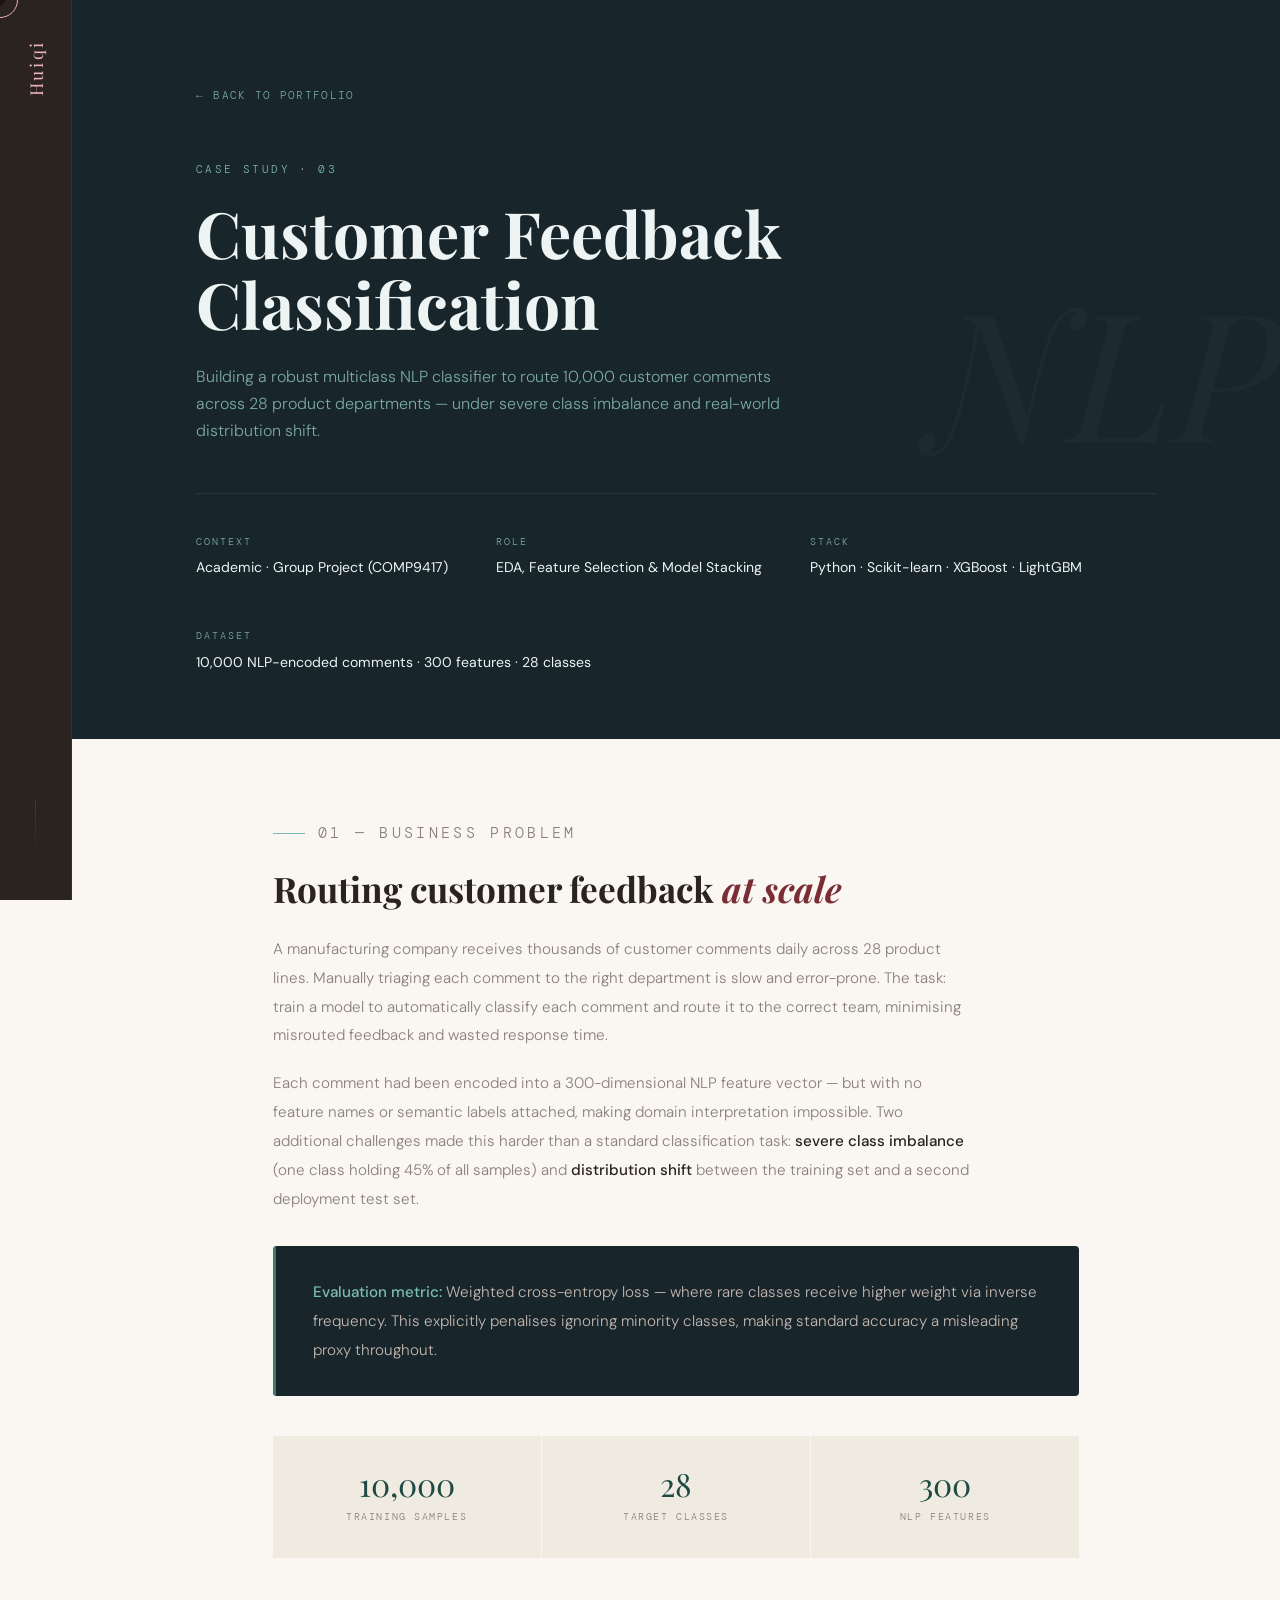
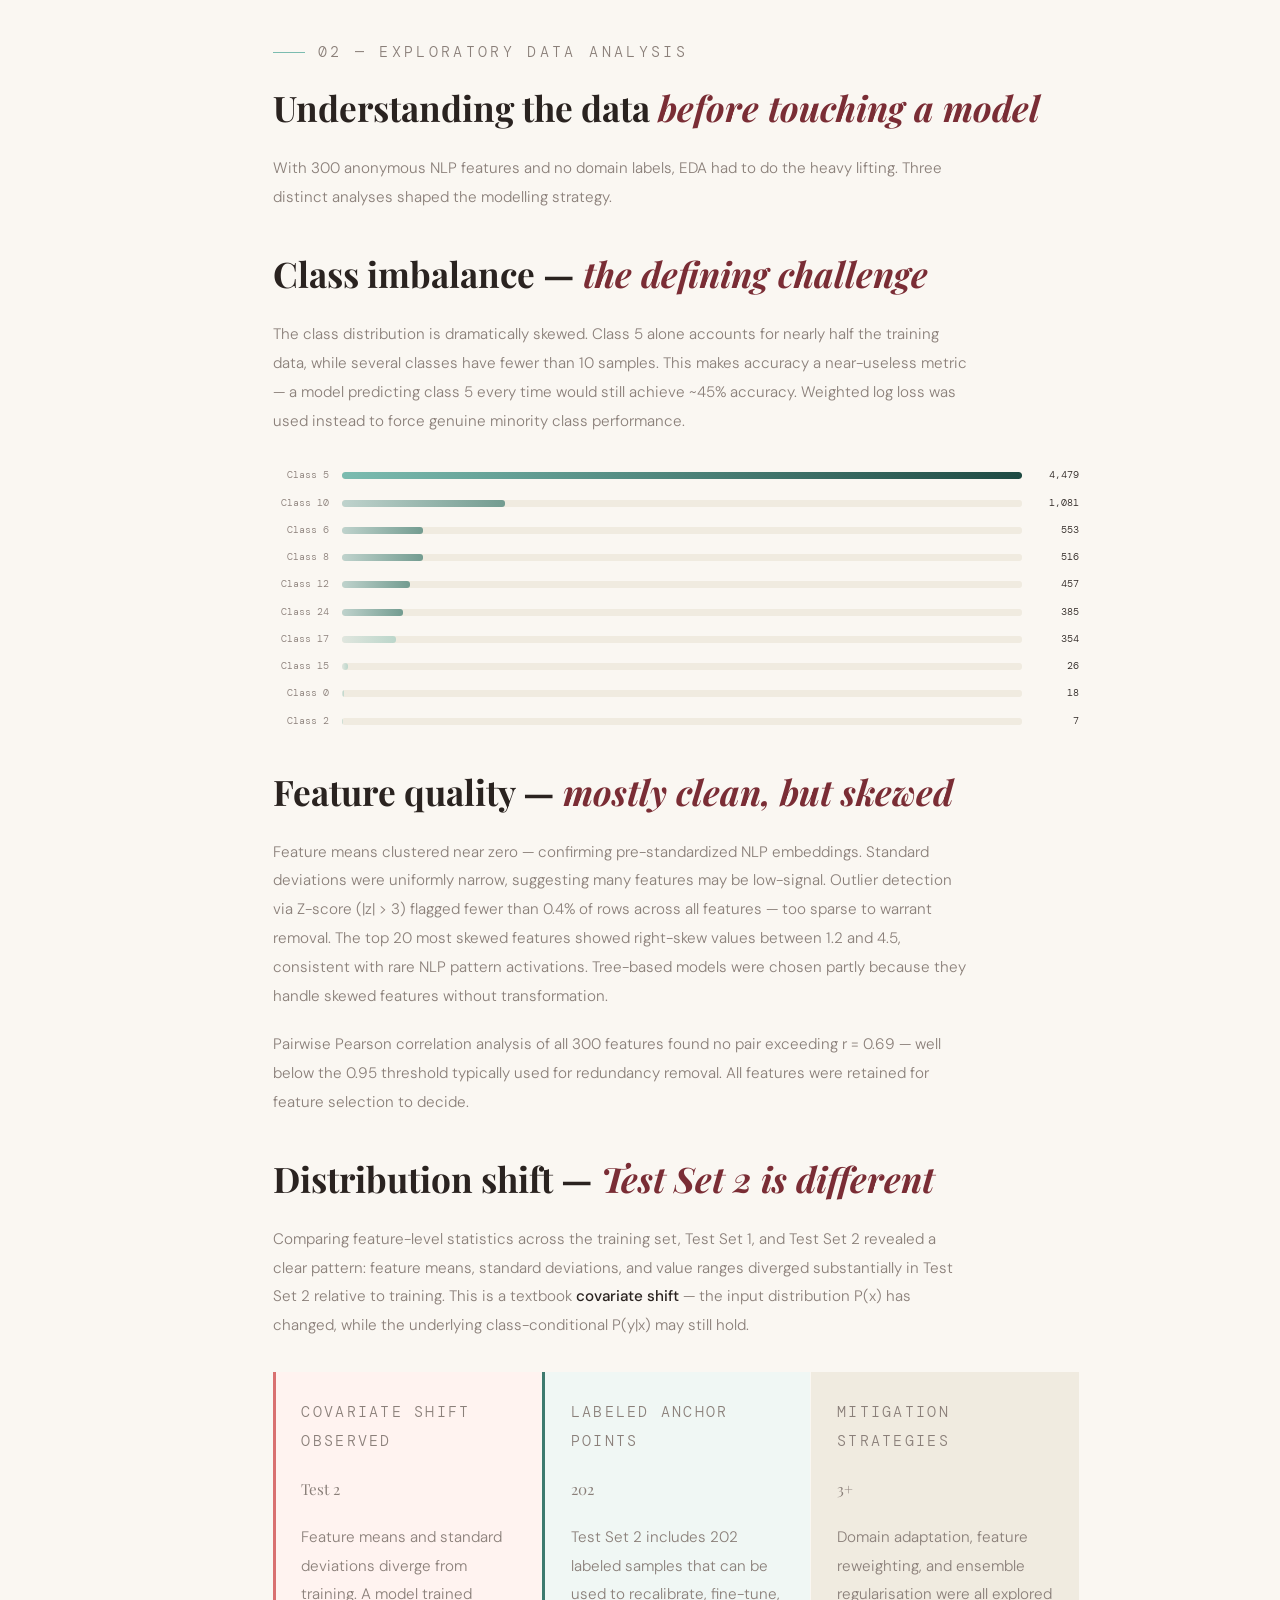
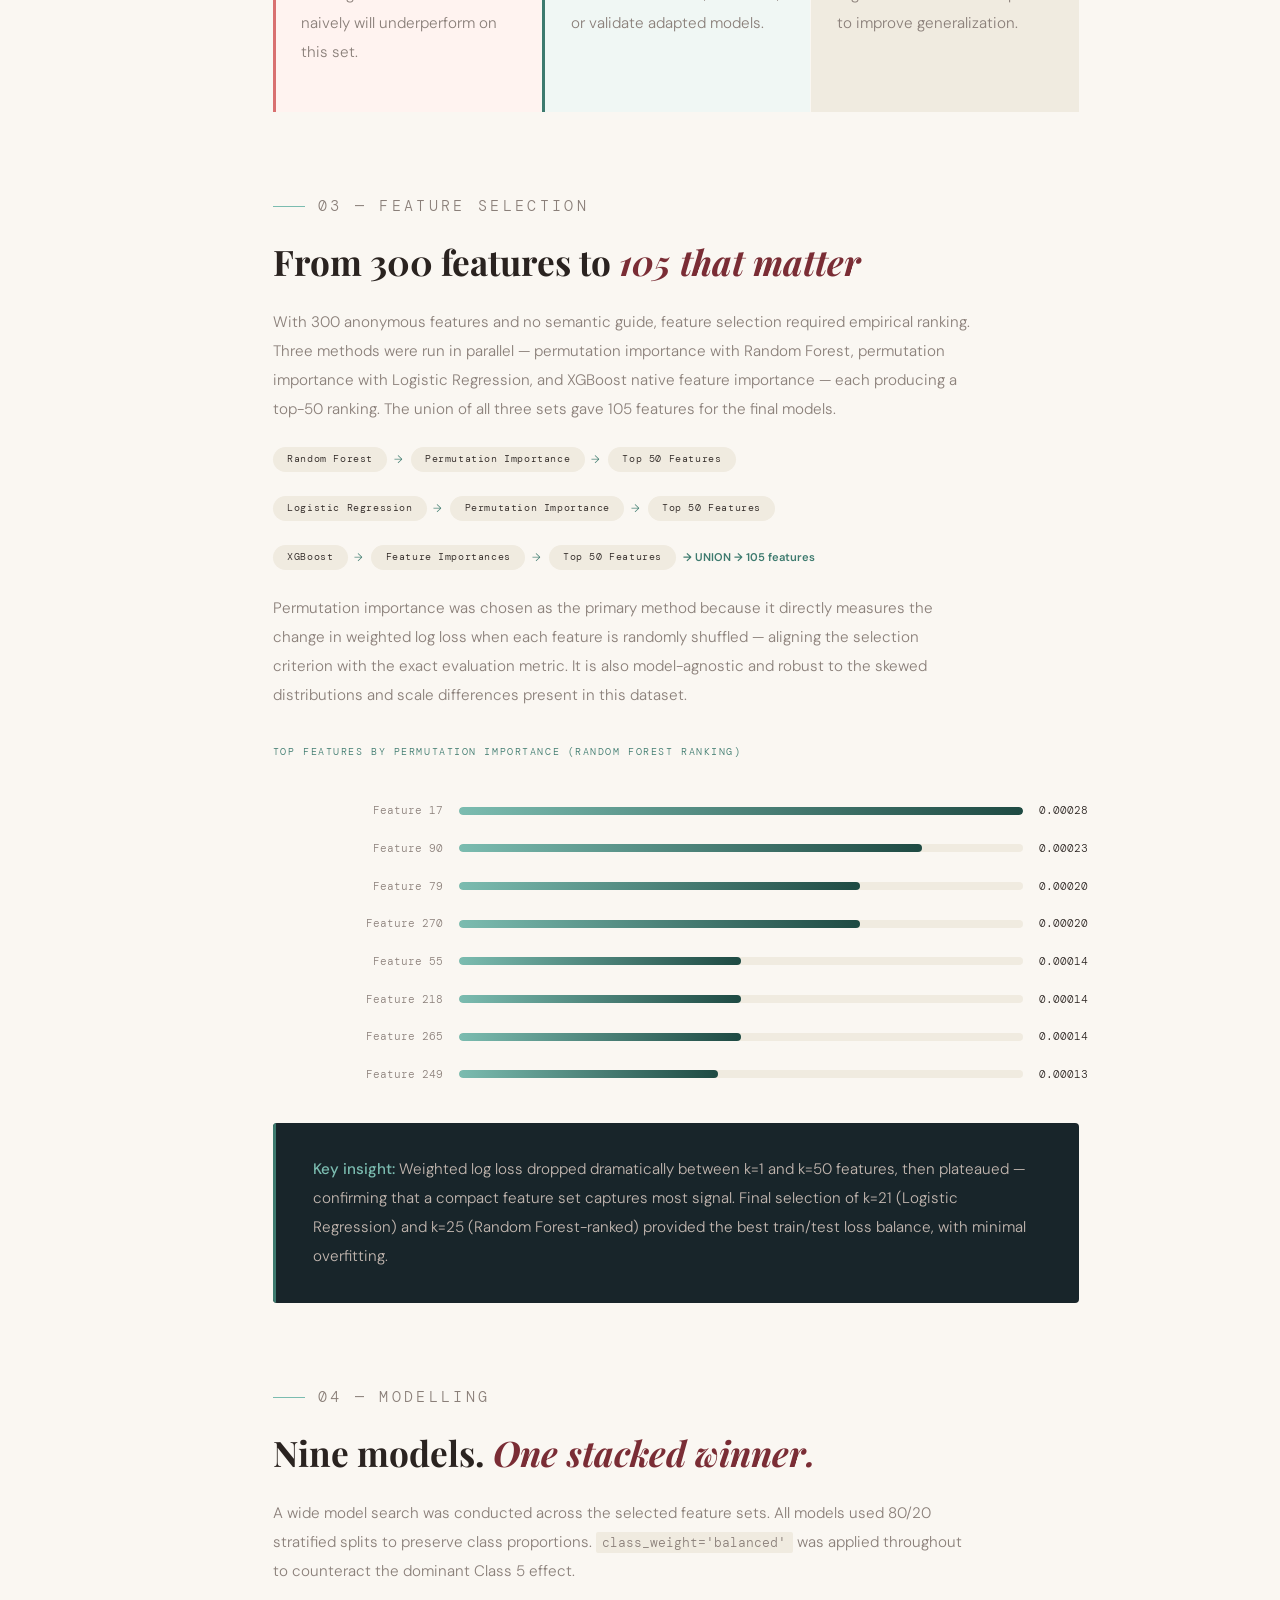
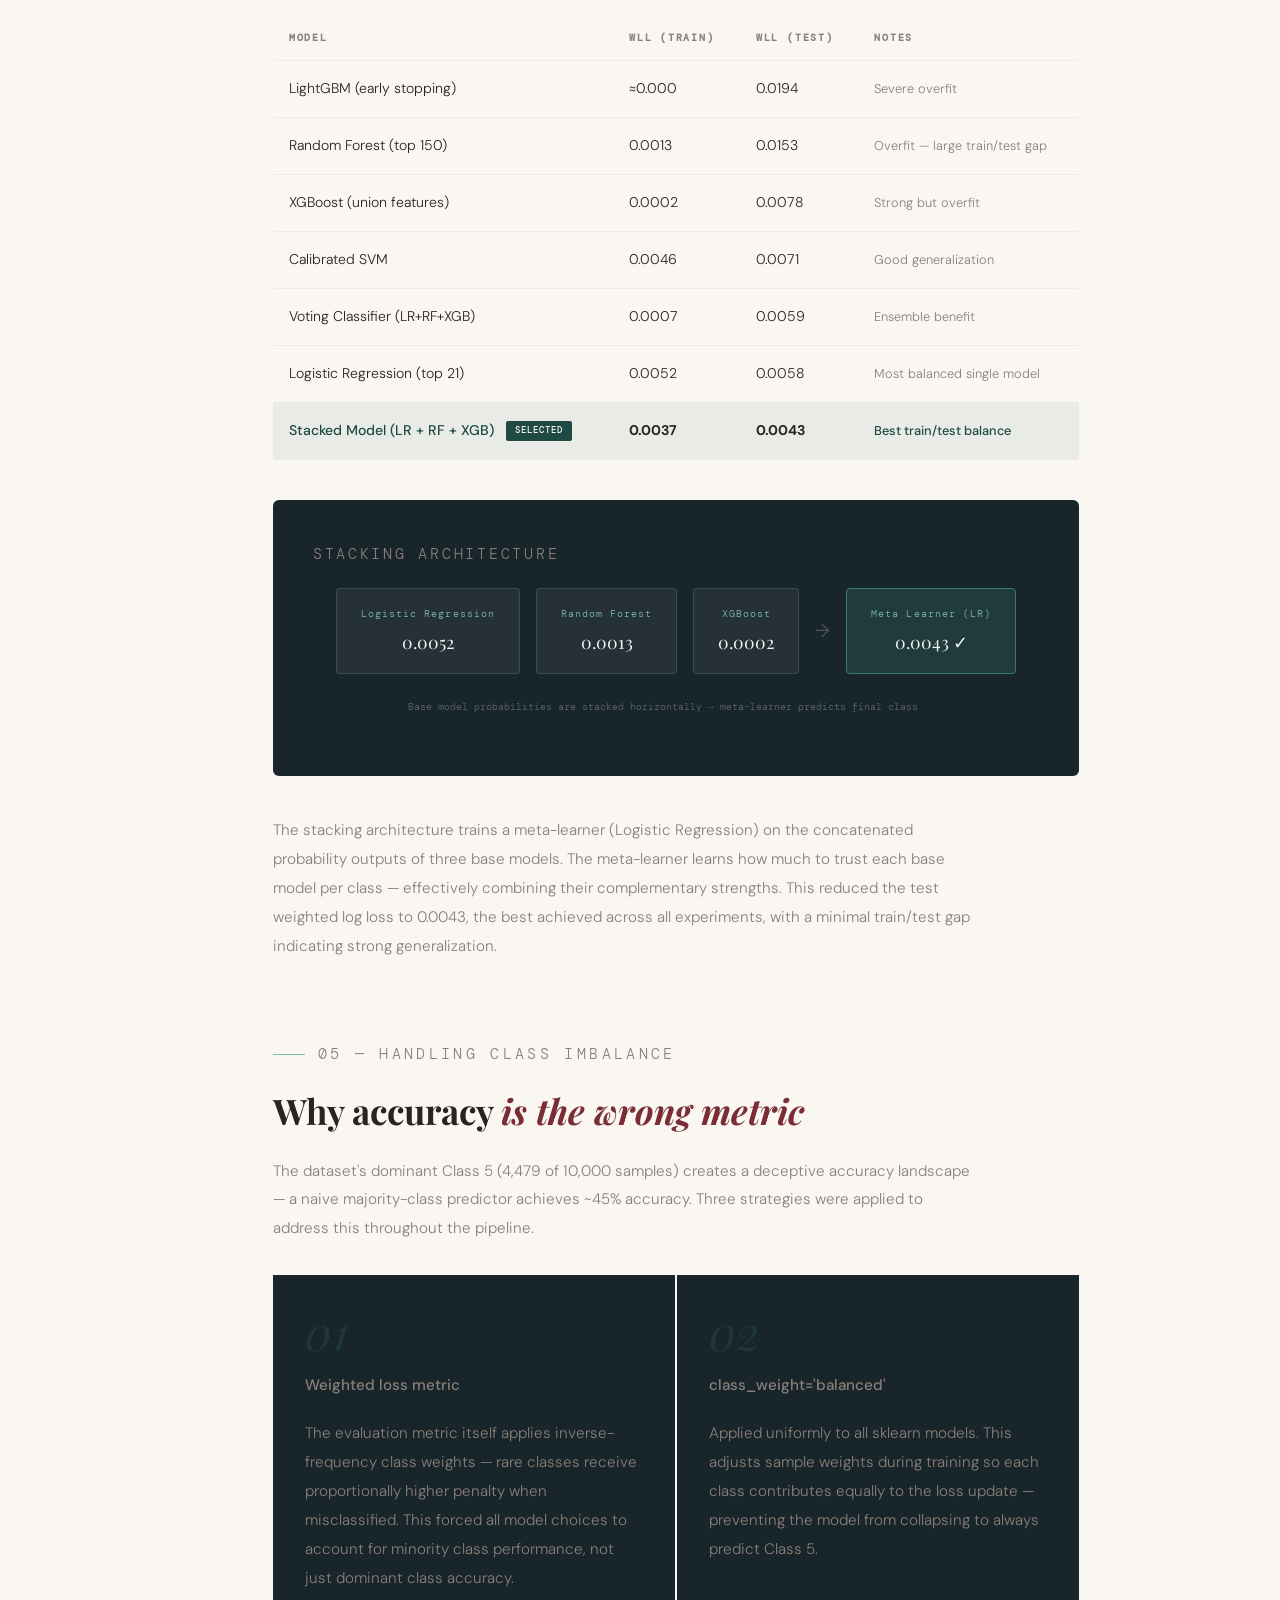
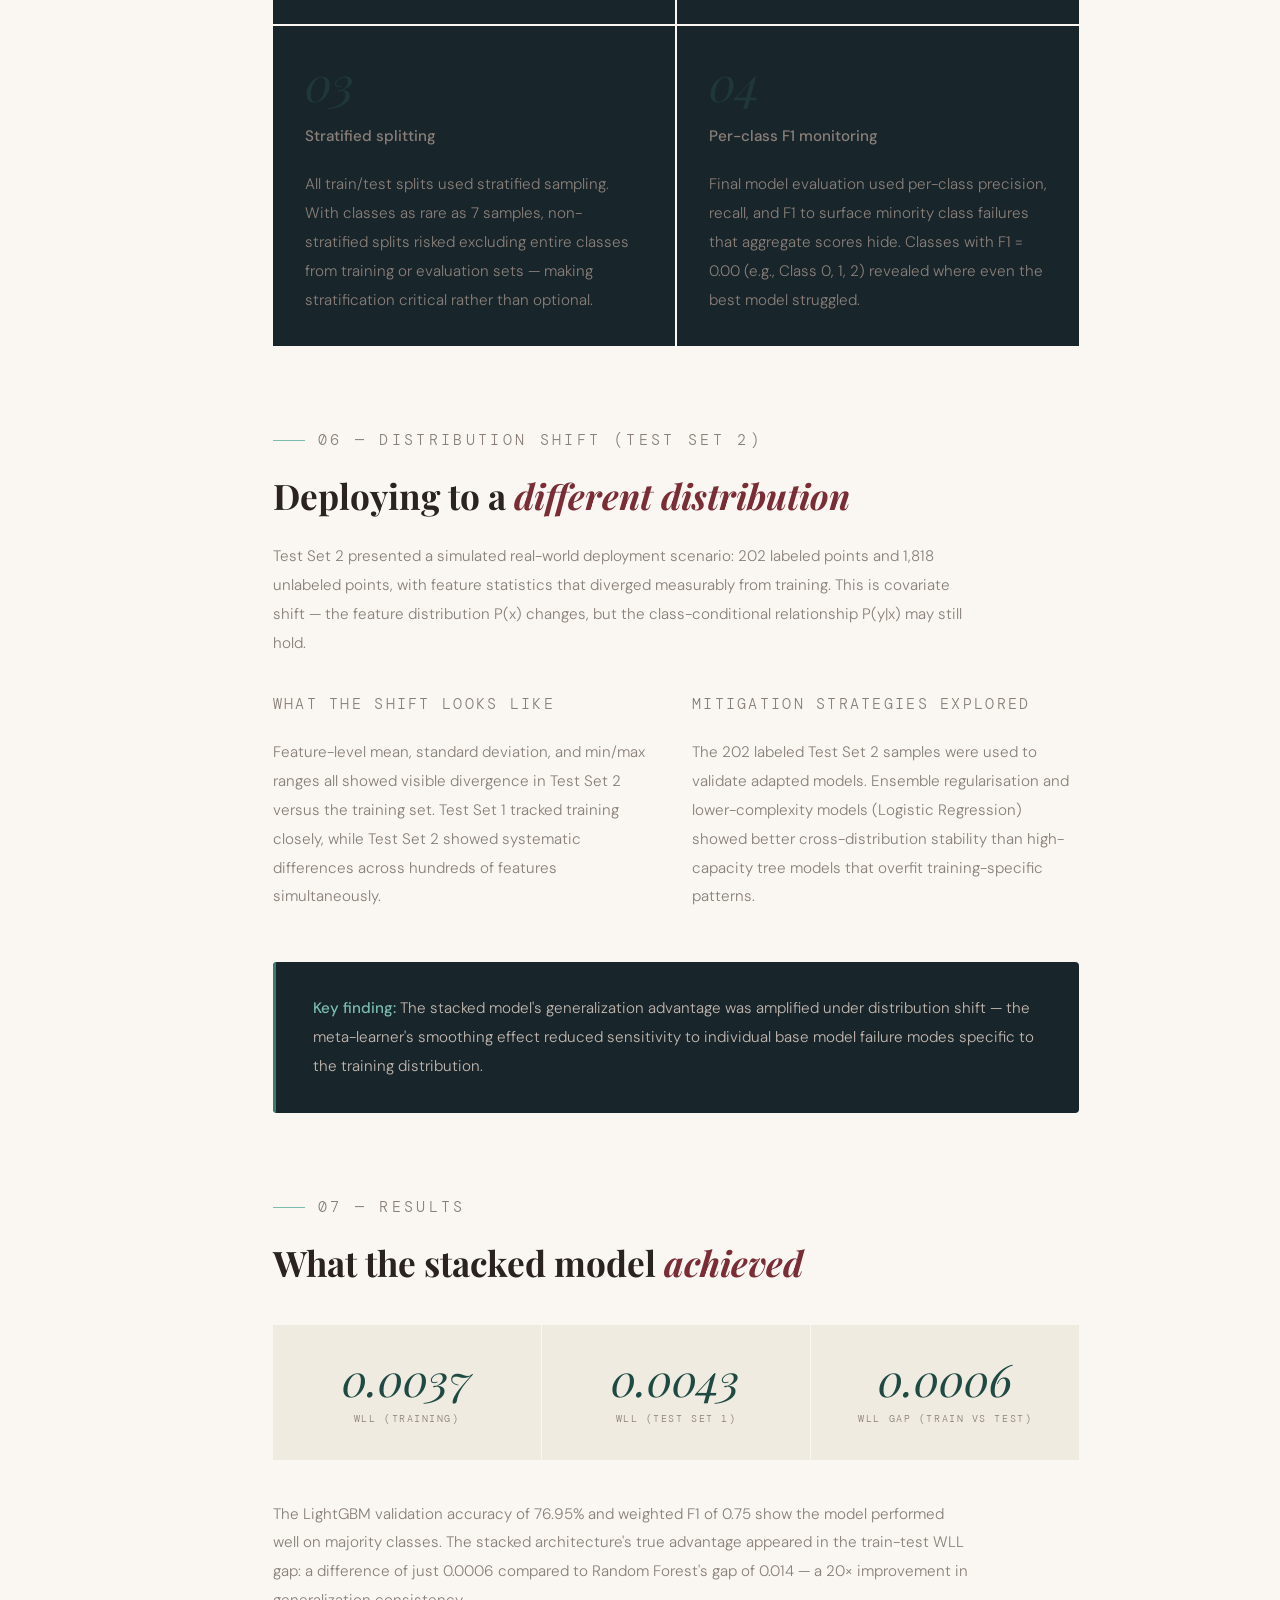
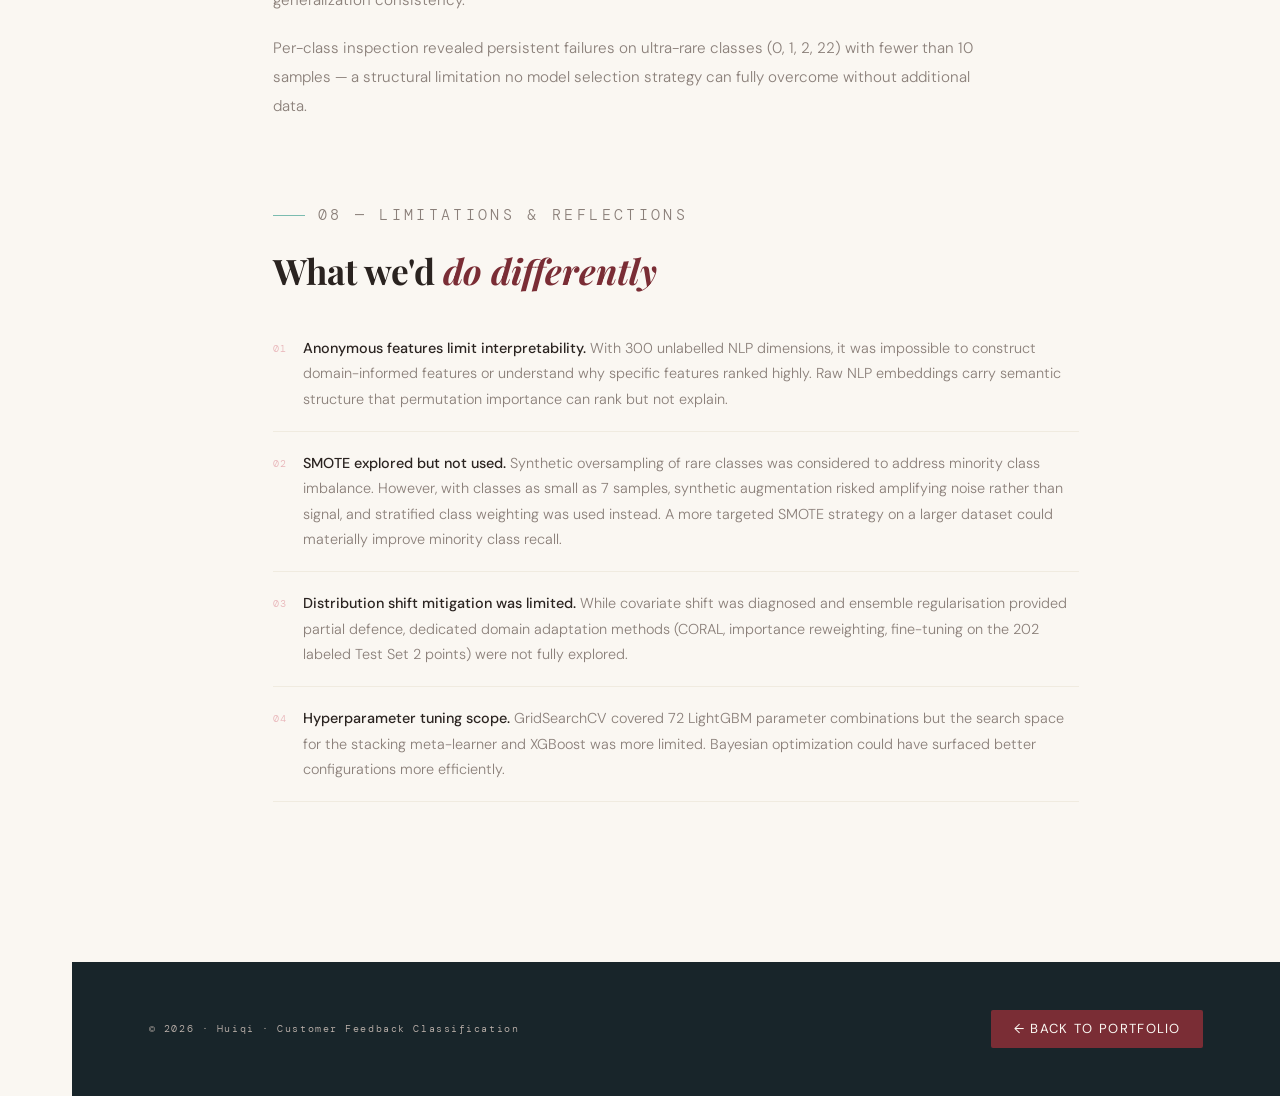
==== customer-case-study.html @ 7afdb8ee "initial commit" ====
<!DOCTYPE html>
<html lang="en">
<head>
  <meta charset="UTF-8" />
  <meta name="viewport" content="width=device-width, initial-scale=1.0" />
  <meta name="description" content="Customer Feedback Classification — Huiqi's Data Science Case Study" />
  <title>Customer Feedback Classification — Huiqi</title>
  <link rel="preconnect" href="https://fonts.googleapis.com" />
  <link rel="preconnect" href="https://fonts.gstatic.com" crossorigin />
  <link href="https://fonts.googleapis.com/css2?family=Playfair+Display:ital,wght@0,400;0,700;1,400;1,700&family=DM+Sans:wght@300;400;500&family=DM+Mono:wght@300;400&display=swap" rel="stylesheet" />
  <link rel="stylesheet" href="styles.css" />
  <style>
    /* ── Accent overrides — deep teal/slate for this page ── */
    :root {
      --pg-accent:      #3d7a6e;
      --pg-accent-light:#7bbcb0;
      --pg-accent-pale: #e4f2ef;
      --pg-accent-dark: #1e4a43;
      --pg-bg:          #18252a;
    }

    .cs-header          { background: var(--pg-bg); }
    .cs-eyebrow         { color: var(--pg-accent-light); }
    .cs-title           { color: #eef4f3; }
    .cs-subtitle        { color: #7aaaa2; }
    .cs-meta-row        { border-top-color: rgba(255,255,255,0.07); }
    .cs-meta-label      { color: #7aaaa2; }
    .cs-meta-value      { color: #eef4f3; }
    .cs-header-deco     { color: rgba(255,255,255,0.025); }
    .back-btn           { color: #7aaaa2; }
    .back-btn:hover     { color: var(--pg-accent-light); }

    .cs-section-label         { color: var(--pg-accent); }
    .cs-section-label::before { background: var(--pg-accent-light); }

    .highlight-box            { background: var(--pg-bg); }
    .highlight-box::before    { background: var(--pg-accent); }
    .highlight-box strong     { color: var(--pg-accent-light) !important; }

    .stat-num   { color: var(--pg-accent-dark); }
    .bar-fill   { background: linear-gradient(90deg, var(--pg-accent-light), var(--pg-accent-dark)); }
    .bar-label  { width: 170px; }

    .model-table tr.winner td          { background: rgba(61,122,110,0.09); }
    .model-table tr.winner .model-name { color: var(--pg-accent-dark); }
    .model-badge                       { background: var(--pg-accent-dark); }

    .finding-card  { background: var(--pg-bg); }
    .finding-num   { color: rgba(61,122,110,0.22); }

    .cs-footer     { background: var(--pg-bg); }

    #sidebar            { background: var(--pg-bg); border-color: rgba(255,255,255,0.05); }
    .sidebar-logo       { color: var(--pg-accent-light); }
    .sidebar-line       { background: linear-gradient(to bottom, rgba(255,255,255,0.1), transparent); }
    .nav-dot.active     { background: var(--pg-accent); }
    .nav-dot:hover      { background: var(--pg-accent-light); }

    /* ── Class distribution chart ── */
    .class-dist { margin: 2rem 0; }
    .class-row  { display: flex; align-items: center; gap: 0.8rem; margin-bottom: 0.65rem; }
    .class-lbl  { font-family: var(--mono); font-size: 0.62rem; color: var(--warm-gray); width: 56px; flex-shrink: 0; text-align: right; }
    .class-track{ flex: 1; height: 7px; background: var(--cream-dark); border-radius: 3px; overflow: hidden; position: relative; }
    .class-fill { position: absolute; left: 0; top: 0; bottom: 0; border-radius: 3px; width: 0; transition: width 1.1s cubic-bezier(.4,0,.2,1); }
    .class-fill.dominant { background: linear-gradient(90deg, var(--pg-accent-light), var(--pg-accent-dark)); }
    .class-fill.mid      { background: linear-gradient(90deg, #aac8c4, #3d7a6e); opacity: .7; }
    .class-fill.rare     { background: linear-gradient(90deg, #cce0dd, #7bbcb0); opacity: .45; }
    .class-val  { font-family: var(--mono); font-size: 0.62rem; color: var(--charcoal); width: 44px; flex-shrink: 0; text-align: right; }

    /* ── Shift comparison ── */
    .shift-grid { display: grid; grid-template-columns: 1fr 1fr 1fr; gap: 1.5px; margin: 2rem 0; }
    .shift-card { background: var(--cream-dark); padding: 1.6rem; }
    .shift-card.problem { background: #fff3f0; border-left: 3px solid #d97070; }
    .shift-card.good    { background: #f0f7f4; border-left: 3px solid var(--pg-accent); }
    .shift-title { font-family: var(--mono); font-size: 0.62rem; letter-spacing: 0.15em; text-transform: uppercase; color: var(--warm-gray); margin-bottom: 0.6rem; }
    .shift-val   { font-family: var(--serif); font-size: 1.6rem; line-height: 1; color: var(--charcoal); margin-bottom: 0.3rem; }
    .shift-desc  { font-size: 0.78rem; color: var(--warm-gray); line-height: 1.65; margin: 0; }

    /* ── Ensemble diagram ── */
    .ensemble-viz { background: var(--pg-bg); border-radius: 6px; padding: 2.5rem; margin: 2.5rem 0; }
    .ensemble-viz-label { font-family: var(--mono); font-size: 0.62rem; letter-spacing: 0.18em; color: rgba(255,255,255,0.3); text-transform: uppercase; margin-bottom: 1.5rem; }
    .ens-row { display: flex; align-items: center; justify-content: center; gap: 1rem; flex-wrap: wrap; }
    .ens-box { background: rgba(255,255,255,0.06); border: 1px solid rgba(123,188,176,0.2); border-radius: 4px; padding: 1rem 1.5rem; text-align: center; min-width: 100px; }
    .ens-box.meta { background: rgba(61,122,110,0.25); border-color: var(--pg-accent); }
    .ens-name { font-family: var(--mono); font-size: 0.65rem; color: var(--pg-accent-light); letter-spacing: 0.1em; }
    .ens-wll  { font-family: var(--serif); font-size: 1.1rem; color: #eef4f3; margin-top: 0.3rem; }
    .ens-arrow { color: rgba(255,255,255,0.25); font-size: 1.2rem; }

    /* ── Pipeline pills ── */
    .pipeline { display: flex; flex-wrap: wrap; gap: 0.5rem; margin: 1.5rem 0; }
    .pipe-step { display: flex; align-items: center; gap: 0.4rem; }
    .pipe-pill { background: var(--cream-dark); border-radius: 20px; padding: 0.25rem 0.9rem; font-family: var(--mono); font-size: 0.62rem; color: var(--charcoal); letter-spacing: 0.06em; }
    .pipe-arrow { color: var(--pg-accent); font-size: 0.7rem; }

    /* ── Findings grid 2×3 ── */
    .findings-2col { display: grid; grid-template-columns: 1fr 1fr; gap: 1.5px; margin: 2rem 0; }

    /* ── Distribution viz ── */
    .dist-compare { display: grid; grid-template-columns: 1fr 1fr; gap: 2rem; margin: 2rem 0; }
    .dist-panel { }
    .dist-title { font-family: var(--mono); font-size: 0.62rem; letter-spacing: 0.15em; color: var(--pg-accent); text-transform: uppercase; margin-bottom: 1rem; }

    @media (max-width: 768px) {
      .shift-grid, .findings-2col, .dist-compare { grid-template-columns: 1fr; }
      .ens-row { flex-direction: column; }
    }
  </style>
</head>
<body>

  <div id="cursor"></div>
  <div id="cursor-ring"></div>

  <div id="sidebar" class="dark">
    <a href="index.html" class="sidebar-logo">Huiqi</a>
    <div class="sidebar-line"></div>
  </div>

  <div class="cs-wrap">

    <!-- HEADER -->
    <header class="cs-header">
      <div class="cs-header-deco">NLP</div>
      <div class="cs-header-inner">
        <a href="index.html" class="back-btn">Back to portfolio</a>
        <p class="cs-eyebrow">Case Study · 03</p>
        <h1 class="cs-title">Customer Feedback Classification</h1>
        <p class="cs-subtitle">
          Building a robust multiclass NLP classifier to route 10,000 customer comments
          across 28 product departments — under severe class imbalance and real-world
          distribution shift.
        </p>
        <div class="cs-meta-row">
          <div><p class="cs-meta-label">Context</p>    <p class="cs-meta-value">Academic · Group Project (COMP9417)</p></div>
          <div><p class="cs-meta-label">Role</p>       <p class="cs-meta-value">EDA, Feature Selection &amp; Model Stacking</p></div>
          <div><p class="cs-meta-label">Stack</p>      <p class="cs-meta-value">Python · Scikit-learn · XGBoost · LightGBM</p></div>
          <div><p class="cs-meta-label">Dataset</p>    <p class="cs-meta-value">10,000 NLP-encoded comments · 300 features · 28 classes</p></div>
        </div>
      </div>
    </header>

    <main class="cs-body">

      <!-- 01 PROBLEM -->
      <section class="cs-section">
        <p class="cs-section-label">01 — Business Problem</p>
        <h2>Routing customer feedback <em>at scale</em></h2>
        <p>
          A manufacturing company receives thousands of customer comments daily across 28 product lines.
          Manually triaging each comment to the right department is slow and error-prone. The task:
          train a model to automatically classify each comment and route it to the correct team,
          minimising misrouted feedback and wasted response time.
        </p>
        <p>
          
          Each comment had been encoded into a 300-dimensional NLP feature vector — but with
          no feature names or semantic labels attached, making domain interpretation impossible.
          Two additional challenges made this harder than a standard classification task:
          <strong>severe class imbalance</strong> (one class holding 45% of all samples) and
          <strong>distribution shift</strong> between the training set and a second deployment test set.
        </p>
        <div class="highlight-box">
          <p>
            <strong>Evaluation metric:</strong> Weighted cross-entropy loss — where rare classes
            receive higher weight via inverse frequency. This explicitly penalises ignoring minority
            classes, making standard accuracy a misleading proxy throughout.
          </p>
        </div>
        <div class="stats-row">
          <div class="stat-card"><div class="stat-num" style="font-size:2rem;">10,000</div><div class="stat-label">Training samples</div></div>
          <div class="stat-card"><div class="stat-num" style="font-size:2rem;">28</div><div class="stat-label">Target classes</div></div>
          <div class="stat-card"><div class="stat-num" style="font-size:2rem;">300</div><div class="stat-label">NLP features</div></div>
        </div>
      </section>

      <!-- 02 EDA -->
      <section class="cs-section">
        <p class="cs-section-label">02 — Exploratory Data Analysis</p>
        <h2>Understanding the data <em>before touching a model</em></h2>

        <p>
          With 300 anonymous NLP features and no domain labels, EDA had to do the heavy lifting.
          Three distinct analyses shaped the modelling strategy.
        </p>

        <h2 style="margin-top:2.5rem;">Class imbalance — <em>the defining challenge</em></h2>
        <p>
          The class distribution is dramatically skewed. Class 5 alone accounts for nearly
          half the training data, while several classes have fewer than 10 samples. This makes
          accuracy a near-useless metric — a model predicting class 5 every time would still
          achieve ~45% accuracy. Weighted log loss was used instead to force genuine minority
          class performance.
        </p>

        <!-- Class distribution chart -->
        <div class="class-dist" id="class-chart">
          <div class="class-row"><div class="class-lbl">Class 5</div><div class="class-track"><div class="class-fill dominant" data-w="100"></div></div><div class="class-val">4,479</div></div>
          <div class="class-row"><div class="class-lbl">Class 10</div><div class="class-track"><div class="class-fill mid" data-w="24"></div></div><div class="class-val">1,081</div></div>
          <div class="class-row"><div class="class-lbl">Class 6</div><div class="class-track"><div class="class-fill mid" data-w="12"></div></div><div class="class-val">553</div></div>
          <div class="class-row"><div class="class-lbl">Class 8</div><div class="class-track"><div class="class-fill mid" data-w="12"></div></div><div class="class-val">516</div></div>
          <div class="class-row"><div class="class-lbl">Class 12</div><div class="class-track"><div class="class-fill mid" data-w="10"></div></div><div class="class-val">457</div></div>
          <div class="class-row"><div class="class-lbl">Class 24</div><div class="class-track"><div class="class-fill mid" data-w="9"></div></div><div class="class-val">385</div></div>
          <div class="class-row"><div class="class-lbl">Class 17</div><div class="class-track"><div class="class-fill rare" data-w="8"></div></div><div class="class-val">354</div></div>
          <div class="class-row"><div class="class-lbl">Class 15</div><div class="class-track"><div class="class-fill rare" data-w="1"></div></div><div class="class-val">26</div></div>
          <div class="class-row"><div class="class-lbl">Class 0</div><div class="class-track"><div class="class-fill rare" data-w="0.4"></div></div><div class="class-val">18</div></div>
          <div class="class-row"><div class="class-lbl">Class 2</div><div class="class-track"><div class="class-fill rare" data-w="0.2"></div></div><div class="class-val">7</div></div>
        </div>

        <h2 style="margin-top:2.5rem;">Feature quality — <em>mostly clean, but skewed</em></h2>
        <p>
          Feature means clustered near zero — confirming pre-standardized NLP embeddings.
          Standard deviations were uniformly narrow, suggesting many features may be
          low-signal. Outlier detection via Z-score (|z| > 3) flagged fewer than 0.4% of
          rows across all features — too sparse to warrant removal. The top 20 most skewed
          features showed right-skew values between 1.2 and 4.5, consistent with rare NLP
          pattern activations. Tree-based models were chosen partly because they handle
          skewed features without transformation.
        </p>
        <p>
          Pairwise Pearson correlation analysis of all 300 features found no pair exceeding
          r = 0.69 — well below the 0.95 threshold typically used for redundancy removal.
          All features were retained for feature selection to decide.
        </p>

        <h2 style="margin-top:2.5rem;">Distribution shift — <em>Test Set 2 is different</em></h2>
        <p>
          Comparing feature-level statistics across the training set, Test Set 1, and Test Set 2
          revealed a clear pattern: feature means, standard deviations, and value ranges
          diverged substantially in Test Set 2 relative to training. This is a textbook
          <strong>covariate shift</strong> — the input distribution P(x) has changed, while
          the underlying class-conditional P(y|x) may still hold.
        </p>
        <div class="shift-grid">
          <div class="shift-card problem">
            <p class="shift-title">Covariate shift observed</p>
            <p class="shift-val">Test 2</p>
            <p class="shift-desc">Feature means and standard deviations diverge from training. A model trained naively will underperform on this set.</p>
          </div>
          <div class="shift-card good">
            <p class="shift-title">Labeled anchor points</p>
            <p class="shift-val">202</p>
            <p class="shift-desc">Test Set 2 includes 202 labeled samples that can be used to recalibrate, fine-tune, or validate adapted models.</p>
          </div>
          <div class="shift-card">
            <p class="shift-title">Mitigation strategies</p>
            <p class="shift-val">3+</p>
            <p class="shift-desc">Domain adaptation, feature reweighting, and ensemble regularisation were all explored to improve generalization.</p>
          </div>
        </div>
      </section>

      <!-- 03 FEATURE SELECTION -->
      <section class="cs-section">
        <p class="cs-section-label">03 — Feature Selection</p>
        <h2>From 300 features to <em>105 that matter</em></h2>
        <p>
          With 300 anonymous features and no semantic guide, feature selection required
          empirical ranking. Three methods were run in parallel — permutation importance
          with Random Forest, permutation importance with Logistic Regression, and XGBoost
          native feature importance — each producing a top-50 ranking. The union of all three
          sets gave 105 features for the final models.
        </p>

        <div class="pipeline">
          <div class="pipe-step"><div class="pipe-pill">Random Forest</div><div class="pipe-arrow">→</div></div>
          <div class="pipe-step"><div class="pipe-pill">Permutation Importance</div><div class="pipe-arrow">→</div></div>
          <div class="pipe-step"><div class="pipe-pill">Top 50 Features</div></div>
        </div>
        <div class="pipeline">
          <div class="pipe-step"><div class="pipe-pill">Logistic Regression</div><div class="pipe-arrow">→</div></div>
          <div class="pipe-step"><div class="pipe-pill">Permutation Importance</div><div class="pipe-arrow">→</div></div>
          <div class="pipe-step"><div class="pipe-pill">Top 50 Features</div></div>
        </div>
        <div class="pipeline">
          <div class="pipe-step"><div class="pipe-pill">XGBoost</div><div class="pipe-arrow">→</div></div>
          <div class="pipe-step"><div class="pipe-pill">Feature Importances</div><div class="pipe-arrow">→</div></div>
          <div class="pipe-step"><div class="pipe-pill">Top 50 Features</div><div class="pipe-arrow" style="color:var(--pg-accent);font-weight:600;">→ UNION → 105 features</div></div>
        </div>

        <p>
          Permutation importance was chosen as the primary method because it directly measures
          the change in weighted log loss when each feature is randomly shuffled — aligning
          the selection criterion with the exact evaluation metric. It is also model-agnostic
          and robust to the skewed distributions and scale differences present in this dataset.
        </p>

        <!-- Feature importance chart -->
        <p style="font-family:var(--mono);font-size:0.65rem;letter-spacing:0.15em;color:var(--pg-accent);text-transform:uppercase;margin:2rem 0 0.8rem;">Top features by permutation importance (Random Forest ranking)</p>
        <div class="bar-chart" id="feat-chart">
          <div class="bar-row"><div class="bar-label">Feature 17</div><div class="bar-track"><div class="bar-fill" data-w="100"></div></div><div class="bar-val">0.00028</div></div>
          <div class="bar-row"><div class="bar-label">Feature 90</div><div class="bar-track"><div class="bar-fill" data-w="82"></div></div><div class="bar-val">0.00023</div></div>
          <div class="bar-row"><div class="bar-label">Feature 79</div><div class="bar-track"><div class="bar-fill" data-w="71"></div></div><div class="bar-val">0.00020</div></div>
          <div class="bar-row"><div class="bar-label">Feature 270</div><div class="bar-track"><div class="bar-fill" data-w="71"></div></div><div class="bar-val">0.00020</div></div>
          <div class="bar-row"><div class="bar-label">Feature 55</div><div class="bar-track"><div class="bar-fill" data-w="50"></div></div><div class="bar-val">0.00014</div></div>
          <div class="bar-row"><div class="bar-label">Feature 218</div><div class="bar-track"><div class="bar-fill" data-w="50"></div></div><div class="bar-val">0.00014</div></div>
          <div class="bar-row"><div class="bar-label">Feature 265</div><div class="bar-track"><div class="bar-fill" data-w="50"></div></div><div class="bar-val">0.00014</div></div>
          <div class="bar-row"><div class="bar-label">Feature 249</div><div class="bar-track"><div class="bar-fill" data-w="46"></div></div><div class="bar-val">0.00013</div></div>
        </div>

        <div class="highlight-box">
          <p>
            <strong>Key insight:</strong> Weighted log loss dropped dramatically between k=1 and k=50
            features, then plateaued — confirming that a compact feature set captures most signal.
            Final selection of k=21 (Logistic Regression) and k=25 (Random Forest-ranked) provided
            the best train/test loss balance, with minimal overfitting.
          </p>
        </div>
      </section>

      <!-- 04 MODELLING -->
      <section class="cs-section">
        <p class="cs-section-label">04 — Modelling</p>
        <h2>Nine models. <em>One stacked winner.</em></h2>
        <p>
          A wide model search was conducted across the selected feature sets. All models used
          80/20 stratified splits to preserve class proportions. <code style="font-family:var(--mono);font-size:0.85em;background:var(--cream-dark);padding:0.1rem 0.4rem;border-radius:2px;">class_weight='balanced'</code>
          was applied throughout to counteract the dominant Class 5 effect.
        </p>

        <table class="model-table">
          <thead>
            <tr><th>Model</th><th>WLL (Train)</th><th>WLL (Test)</th><th>Notes</th></tr>
          </thead>
          <tbody>
            <tr><td class="model-name">LightGBM (early stopping)</td><td>≈0.000</td><td>0.0194</td><td style="font-size:0.8rem;color:var(--warm-gray);">Severe overfit</td></tr>
            <tr><td class="model-name">Random Forest (top 150)</td><td>0.0013</td><td>0.0153</td><td style="font-size:0.8rem;color:var(--warm-gray);">Overfit — large train/test gap</td></tr>
            <tr><td class="model-name">XGBoost (union features)</td><td>0.0002</td><td>0.0078</td><td style="font-size:0.8rem;color:var(--warm-gray);">Strong but overfit</td></tr>
            <tr><td class="model-name">Calibrated SVM</td><td>0.0046</td><td>0.0071</td><td style="font-size:0.8rem;color:var(--warm-gray);">Good generalization</td></tr>
            <tr><td class="model-name">Voting Classifier (LR+RF+XGB)</td><td>0.0007</td><td>0.0059</td><td style="font-size:0.8rem;color:var(--warm-gray);">Ensemble benefit</td></tr>
            <tr><td class="model-name">Logistic Regression (top 21)</td><td>0.0052</td><td>0.0058</td><td style="font-size:0.8rem;color:var(--warm-gray);">Most balanced single model</td></tr>
            <tr class="winner">
              <td class="model-name">Stacked Model (LR + RF + XGB) <span class="model-badge">Selected</span></td>
              <td><strong>0.0037</strong></td>
              <td><strong>0.0043</strong></td>
              <td style="font-size:0.8rem;color:var(--pg-accent-dark);">Best train/test balance</td>
            </tr>
          </tbody>
        </table>

        <!-- Ensemble diagram -->
        <div class="ensemble-viz">
          <p class="ensemble-viz-label">Stacking architecture</p>
          <div class="ens-row">
            <div class="ens-box">
              <div class="ens-name">Logistic Regression</div>
              <div class="ens-wll">0.0052</div>
            </div>
            <div class="ens-box">
              <div class="ens-name">Random Forest</div>
              <div class="ens-wll">0.0013</div>
            </div>
            <div class="ens-box">
              <div class="ens-name">XGBoost</div>
              <div class="ens-wll">0.0002</div>
            </div>
            <div class="ens-arrow">→</div>
            <div class="ens-box meta">
              <div class="ens-name">Meta Learner (LR)</div>
              <div class="ens-wll">0.0043 ✓</div>
            </div>
          </div>
          <p style="font-family:var(--mono);font-size:0.62rem;color:rgba(255,255,255,0.3);text-align:center;margin-top:1.5rem;">Base model probabilities are stacked horizontally → meta-learner predicts final class</p>
        </div>

        <p>
          The stacking architecture trains a meta-learner (Logistic Regression) on the
          concatenated probability outputs of three base models. The meta-learner learns
          how much to trust each base model per class — effectively combining their
          complementary strengths. This reduced the test weighted log loss to 0.0043, the
          best achieved across all experiments, with a minimal train/test gap indicating
          strong generalization.
        </p>
      </section>

      <!-- 05 IMBALANCE -->
      <section class="cs-section">
        <p class="cs-section-label">05 — Handling Class Imbalance</p>
        <h2>Why accuracy <em>is the wrong metric</em></h2>
        <p>
          The dataset's dominant Class 5 (4,479 of 10,000 samples) creates a deceptive
          accuracy landscape — a naive majority-class predictor achieves ~45% accuracy.
          Three strategies were applied to address this throughout the pipeline.
        </p>
        <div class="findings-2col">
          <div class="finding-card">
            <div class="finding-num">01</div>
            <p class="finding-title">Weighted loss metric</p>
            <p class="finding-desc">The evaluation metric itself applies inverse-frequency class weights — rare classes receive proportionally higher penalty when misclassified. This forced all model choices to account for minority class performance, not just dominant class accuracy.</p>
          </div>
          <div class="finding-card">
            <div class="finding-num">02</div>
            <p class="finding-title">class_weight='balanced'</p>
            <p class="finding-desc">Applied uniformly to all sklearn models. This adjusts sample weights during training so each class contributes equally to the loss update — preventing the model from collapsing to always predict Class 5.</p>
          </div>
          <div class="finding-card">
            <div class="finding-num">03</div>
            <p class="finding-title">Stratified splitting</p>
            <p class="finding-desc">All train/test splits used stratified sampling. With classes as rare as 7 samples, non-stratified splits risked excluding entire classes from training or evaluation sets — making stratification critical rather than optional.</p>
          </div>
          <div class="finding-card">
            <div class="finding-num">04</div>
            <p class="finding-title">Per-class F1 monitoring</p>
            <p class="finding-desc">Final model evaluation used per-class precision, recall, and F1 to surface minority class failures that aggregate scores hide. Classes with F1 = 0.00 (e.g., Class 0, 1, 2) revealed where even the best model struggled.</p>
          </div>
        </div>
      </section>

      <!-- 06 DISTRIBUTION SHIFT -->
      <section class="cs-section">
        <p class="cs-section-label">06 — Distribution Shift (Test Set 2)</p>
        <h2>Deploying to a <em>different distribution</em></h2>
        <p>
          Test Set 2 presented a simulated real-world deployment scenario: 202 labeled points
          and 1,818 unlabeled points, with feature statistics that diverged measurably from
          training. This is covariate shift — the feature distribution P(x) changes, but
          the class-conditional relationship P(y|x) may still hold.
        </p>
        <div class="dist-compare">
          <div class="dist-panel">
            <p class="dist-title">What the shift looks like</p>
            <p>Feature-level mean, standard deviation, and min/max ranges all showed visible divergence in Test Set 2 versus the training set. Test Set 1 tracked training closely, while Test Set 2 showed systematic differences across hundreds of features simultaneously.</p>
          </div>
          <div class="dist-panel">
            <p class="dist-title">Mitigation strategies explored</p>
            <p>The 202 labeled Test Set 2 samples were used to validate adapted models. Ensemble regularisation and lower-complexity models (Logistic Regression) showed better cross-distribution stability than high-capacity tree models that overfit training-specific patterns.</p>
          </div>
        </div>
        <div class="highlight-box">
          <p>
            <strong>Key finding:</strong> The stacked model's generalization advantage was
            amplified under distribution shift — the meta-learner's smoothing effect reduced
            sensitivity to individual base model failure modes specific to the training
            distribution.
          </p>
        </div>
      </section>

      <!-- 07 RESULTS -->
      <section class="cs-section">
        <p class="cs-section-label">07 — Results</p>
        <h2>What the stacked model <em>achieved</em></h2>
        <div class="stats-row">
          <div class="stat-card"><div class="stat-num"><em>0.0037</em></div><div class="stat-label">WLL (Training)</div></div>
          <div class="stat-card"><div class="stat-num"><em>0.0043</em></div><div class="stat-label">WLL (Test Set 1)</div></div>
          <div class="stat-card"><div class="stat-num"><em>0.0006</em></div> <div class="stat-label">WLL gap (train vs test)</div></div>
        </div>
        <p>
          The LightGBM validation accuracy of 76.95% and weighted F1 of 0.75 show the model
          performed well on majority classes. The stacked architecture's true advantage
          appeared in the train-test WLL gap: a difference of just 0.0006 compared to
          Random Forest's gap of 0.014 — a 20× improvement in generalization consistency.
        </p>
        <p>
          Per-class inspection revealed persistent failures on ultra-rare classes (0, 1, 2, 22)
          with fewer than 10 samples — a structural limitation no model selection strategy
          can fully overcome without additional data.
        </p>
      </section>

      <!-- 08 LIMITATIONS -->
      <section class="cs-section">
        <p class="cs-section-label">08 — Limitations &amp; Reflections</p>
        <h2>What we'd <em>do differently</em></h2>
        <ul class="limit-list">
          <li data-num="01"><span><strong>Anonymous features limit interpretability.</strong> With 300 unlabelled NLP dimensions, it was impossible to construct domain-informed features or understand why specific features ranked highly. Raw NLP embeddings carry semantic structure that permutation importance can rank but not explain.</span></li>
          <li data-num="02"><span><strong>SMOTE explored but not used.</strong> Synthetic oversampling of rare classes was considered to address minority class imbalance. However, with classes as small as 7 samples, synthetic augmentation risked amplifying noise rather than signal, and stratified class weighting was used instead. A more targeted SMOTE strategy on a larger dataset could materially improve minority class recall.</span></li>
          <li data-num="03"><span><strong>Distribution shift mitigation was limited.</strong> While covariate shift was diagnosed and ensemble regularisation provided partial defence, dedicated domain adaptation methods (CORAL, importance reweighting, fine-tuning on the 202 labeled Test Set 2 points) were not fully explored.</span></li>
          <li data-num="04"><span><strong>Hyperparameter tuning scope.</strong> GridSearchCV covered 72 LightGBM parameter combinations but the search space for the stacking meta-learner and XGBoost was more limited. Bayesian optimization could have surfaced better configurations more efficiently.</span></li>
        </ul>
      </section>

    </main>

    <!-- FOOTER -->
    <footer class="cs-footer">
      <p>© 2026 · Huiqi · Customer Feedback Classification</p>
      <div class="cs-footer-links">
        <a href="index.html" class="btn-primary" style="padding:0.5rem 1.4rem;">
          ← Back to portfolio
        </a>
      </div>
    </footer>

  </div>

  <script src="shared.js"></script>
  <script>
    /* Animate charts on scroll into view */
    const animObs = new IntersectionObserver(entries => {
      entries.forEach(e => {
        if (!e.isIntersecting) return;
        e.target.querySelectorAll('.bar-fill, .class-fill').forEach((el, i) => {
          el.style.width = '0';
          setTimeout(() => { el.style.width = el.getAttribute('data-w') + '%'; }, 120 + i * 70);
        });
        animObs.unobserve(e.target);
      });
    }, { threshold: 0.15 });

    ['class-chart', 'feat-chart'].forEach(id => {
      const el = document.getElementById(id);
      if (el) animObs.observe(el);
    });
  </script>

</body>
</html>
---- styles.css ----
/* ══════════════════════════════════════
   PORTFOLIO — SHARED STYLES
   Used by: index.html + f1-case-study.html
══════════════════════════════════════ */

*, *::before, *::after { box-sizing: border-box; margin: 0; padding: 0; }

:root {
  --cream:           #faf7f2;
  --cream-dark:      #f0ebe0;
  --rose:            #c9717a;
  --rose-light:      #e8b4b8;
  --rose-pale:       #f5e6e7;
  --burgundy:        #7a2d35;
  --charcoal:        #2a2320;
  --warm-gray:       #8a7f79;
  --warm-gray-light: #c4b8b1;
  --sidebar-w:       72px;
  --serif: 'Playfair Display', Georgia, serif;
  --sans:  'DM Sans', sans-serif;
  --mono:  'DM Mono', monospace;
}

html { scroll-behavior: smooth; }
body {
  background: var(--cream);
  color: var(--charcoal);
  font-family: var(--sans);
  font-weight: 300;
  line-height: 1.7;
  overflow-x: hidden;
  cursor: none;
}

/* ─────────────────────────────────────
   CURSOR
───────────────────────────────────── */
#cursor {
  position: fixed; width: 10px; height: 10px;
  background: var(--rose); border-radius: 50%;
  pointer-events: none; z-index: 9999;
  transform: translate(-50%, -50%);
  transition: width 0.3s, height 0.3s, opacity 0.3s;
  mix-blend-mode: multiply;
}
#cursor-ring {
  position: fixed; width: 36px; height: 36px;
  border: 1px solid var(--rose-light); border-radius: 50%;
  pointer-events: none; z-index: 9998;
  transform: translate(-50%, -50%);
  transition: left 0.12s, top 0.12s, width 0.3s, height 0.3s;
}

/* ─────────────────────────────────────
   SIDEBAR
───────────────────────────────────── */
#sidebar {
  position: fixed; left: 0; top: 0; bottom: 0;
  width: var(--sidebar-w);
  display: flex; flex-direction: column;
  align-items: center; justify-content: space-between;
  padding: 2.5rem 0; z-index: 100;
  border-right: 1px solid var(--cream-dark);
  background: var(--cream);
}

/* dark variant used on case study page */
#sidebar.dark {
  background: var(--charcoal);
  border-color: rgba(255,255,255,0.06);
}

.sidebar-logo {
  font-family: var(--serif); font-size: 1.1rem;
  color: var(--burgundy); writing-mode: vertical-rl;
  text-orientation: mixed; transform: rotate(180deg);
  letter-spacing: 0.15em; text-decoration: none;
  cursor: pointer; background: none; border: none; padding: 0;
}
#sidebar.dark .sidebar-logo { color: var(--rose-light); }

.nav-dots { display: flex; flex-direction: column; gap: 1.4rem; align-items: center; }
.nav-dot {
  width: 7px; height: 7px; border-radius: 50%;
  background: var(--warm-gray-light); cursor: pointer;
  border: none; transition: background 0.3s, transform 0.3s; position: relative;
}
.nav-dot.active { background: var(--rose); transform: scale(1.4); }
.nav-dot:hover  { background: var(--rose-light); }
.nav-dot::after {
  content: attr(data-label); position: absolute;
  left: 18px; top: 50%; transform: translateY(-50%);
  font-family: var(--mono); font-size: 0.65rem;
  color: var(--rose); white-space: nowrap;
  opacity: 0; pointer-events: none;
  transition: opacity 0.2s; letter-spacing: 0.08em;
}
.nav-dot:hover::after { opacity: 1; }

.sidebar-line { width: 1px; height: 60px; background: linear-gradient(to bottom, var(--cream-dark), transparent); }
#sidebar.dark .sidebar-line { background: linear-gradient(to bottom, rgba(255,255,255,0.1), transparent); }

/* ─────────────────────────────────────
   SHARED LAYOUT UTILITIES
───────────────────────────────────── */

/* Every page wrapper shifts right to clear the sidebar */
.page-wrap { margin-left: var(--sidebar-w); }

section { min-height: 100vh; padding: 0 6vw; display: flex; align-items: center; }
.section-inner { width: 100%; max-width: 960px; }

.section-label {
  font-family: var(--mono); font-size: 0.7rem;
  letter-spacing: 0.2em; color: var(--rose);
  text-transform: uppercase; margin-bottom: 1.2rem;
  display: flex; align-items: center; gap: 0.8rem;
}
.section-label::before { content: ''; display: inline-block; width: 2rem; height: 1px; background: var(--rose-light); }

.blob {
  position: absolute; border-radius: 60% 40% 70% 30% / 50% 60% 40% 50%;
  background: var(--rose-pale); opacity: 0.5; pointer-events: none; z-index: 0;
}

/* ─────────────────────────────────────
   BUTTONS
───────────────────────────────────── */
.btn-primary {
  padding: 0.75rem 2rem; background: var(--burgundy); color: var(--cream);
  font-family: var(--sans); font-size: 0.82rem; font-weight: 400;
  letter-spacing: 0.1em; text-transform: uppercase; text-decoration: none;
  border-radius: 2px; transition: background 0.3s, transform 0.2s;
  border: none; cursor: pointer; display: inline-block;
}
.btn-primary:hover { background: var(--rose); transform: translateY(-2px); }

.btn-outline {
  padding: 0.75rem 2rem; border: 1px solid var(--warm-gray-light); color: var(--charcoal);
  font-family: var(--sans); font-size: 0.82rem; font-weight: 400;
  letter-spacing: 0.1em; text-transform: uppercase; text-decoration: none;
  border-radius: 2px; transition: border-color 0.3s, color 0.3s, transform 0.2s;
  cursor: pointer; background: none; display: inline-block;
}
.btn-outline:hover { border-color: var(--rose); color: var(--rose); transform: translateY(-2px); }

/* ─────────────────────────────────────
   ANIMATIONS
───────────────────────────────────── */
@keyframes fadeUp   { from { opacity: 0; transform: translateY(28px); } to { opacity: 1; transform: translateY(0); } }
@keyframes fadeIn   { from { opacity: 0; } to { opacity: 1; } }
@keyframes scrollSlide { 0% { left: -100%; } 50% { left: 0%; } 100% { left: 100%; } }

.reveal { opacity: 0; transform: translateY(32px); transition: opacity 0.7s, transform 0.7s; }
.reveal.visible { opacity: 1; transform: translateY(0); }


/* ══════════════════════════════════════
   INDEX — HERO
══════════════════════════════════════ */
#hero { position: relative; overflow: hidden; }

.hero-inner { width: 100%; max-width: 960px; padding: 8rem 0; position: relative; z-index: 1; }
.hero-eyebrow { font-family: var(--mono); font-size: 0.72rem; letter-spacing: 0.25em; color: var(--warm-gray); text-transform: uppercase; margin-bottom: 2rem; opacity: 0; animation: fadeUp 0.8s ease 0.2s forwards; }
.hero-name { font-family: var(--serif); font-size: clamp(3.5rem, 8vw, 7rem); line-height: 1.05; color: var(--charcoal); margin-bottom: 1.5rem; opacity: 0; animation: fadeUp 0.8s ease 0.4s forwards; }
.hero-name em { font-style: italic; color: var(--burgundy); }
.hero-tagline { font-size: 1.05rem; color: var(--warm-gray); max-width: 480px; line-height: 1.75; margin-bottom: 3rem; opacity: 0; animation: fadeUp 0.8s ease 0.6s forwards; }
.hero-ctas { display: flex; gap: 1rem; flex-wrap: wrap; opacity: 0; animation: fadeUp 0.8s ease 0.8s forwards; }
.hero-deco { position: absolute; right: -2vw; top: 50%; transform: translateY(-50%); font-family: var(--serif); font-style: italic; font-size: clamp(8rem, 18vw, 16rem); color: var(--rose-pale); line-height: 1; pointer-events: none; user-select: none; opacity: 0; animation: fadeIn 1.2s ease 1s forwards; letter-spacing: -0.04em; }

.scroll-hint { position: absolute; bottom: 3rem; left: 0; display: flex; align-items: center; gap: 0.8rem; opacity: 0; animation: fadeIn 1s ease 1.4s forwards; }
.scroll-hint span { font-family: var(--mono); font-size: 0.65rem; letter-spacing: 0.2em; color: var(--warm-gray); text-transform: uppercase; }
.scroll-line { width: 40px; height: 1px; background: var(--warm-gray-light); position: relative; overflow: hidden; }
.scroll-line::after { content: ''; position: absolute; left: -100%; top: 0; bottom: 0; width: 100%; background: var(--rose); animation: scrollSlide 2s ease-in-out infinite; }


/* ══════════════════════════════════════
   INDEX — ABOUT
══════════════════════════════════════ */
#about { position: relative; overflow: hidden; }

.about-grid { display: grid; grid-template-columns: 1fr 1fr; gap: 5rem; align-items: center; }
.about-photo-area { position: relative; aspect-ratio: 3/4; max-height: 520px; }
.photo-placeholder { width: 100%; height: 100%; background: linear-gradient(145deg, var(--rose-pale) 0%, var(--cream-dark) 100%); border-radius: 4px; display: flex; align-items: center; justify-content: center; font-family: var(--serif); font-style: italic; color: var(--rose-light); font-size: 1rem; position: relative; overflow: hidden; }
.photo-placeholder::after { content: ''; position: absolute; inset: 0; background: repeating-linear-gradient(45deg, transparent, transparent 20px, rgba(201,113,122,0.04) 20px, rgba(201,113,122,0.04) 21px); }
.photo-frame { position: absolute; inset: -12px; border: 1px solid var(--rose-light); border-radius: 4px; pointer-events: none; }
.photo-label { position: absolute; bottom: -2rem; right: 0; font-family: var(--mono); font-size: 0.65rem; color: var(--warm-gray); letter-spacing: 0.15em; }

.about-text h2 { font-family: var(--serif); font-size: clamp(2rem, 4vw, 3rem); line-height: 1.2; margin-bottom: 1.5rem; }
.about-text h2 em { color: var(--burgundy); font-style: italic; }
.about-text p { font-size: 0.95rem; color: var(--warm-gray); margin-bottom: 1.2rem; line-height: 1.85; }
.tag-row { display: flex; flex-wrap: wrap; gap: 0.6rem; margin-top: 2rem; }
.tag { padding: 0.3rem 0.9rem; border: 1px solid var(--rose-light); border-radius: 2px; font-family: var(--mono); font-size: 0.7rem; color: var(--rose); letter-spacing: 0.08em; }


/* ══════════════════════════════════════
   INDEX — PROJECTS
══════════════════════════════════════ */
#projects { background: var(--charcoal); align-items: flex-start; padding-top: 6rem; padding-bottom: 6rem; min-height: auto; }
#projects .section-label { color: var(--rose-light); }
#projects .section-label::before { background: var(--rose); }
#projects h2 { font-family: var(--serif); font-size: clamp(2rem, 4vw, 3rem); color: var(--cream); margin-bottom: 0.5rem; }
#projects .sub { font-size: 0.9rem; color: var(--warm-gray-light); margin-bottom: 3.5rem; max-width: 420px; }

.projects-grid { display: grid; grid-template-columns: 1fr 1fr; gap: 2px; }
.project-card { background: #352e2a; padding: 2.5rem; position: relative; overflow: hidden; transition: background 0.3s; cursor: pointer; }
.project-card:hover { background: #3e3530; }

.project-card.featured { grid-column: 1 / -1; background: #2a2320; display: grid; grid-template-columns: 1fr 1fr; gap: 3rem; align-items: center; }
.project-card.featured::after { content: 'View case study →'; position: absolute; bottom: 2.5rem; right: 2.5rem; font-family: var(--mono); font-size: 0.68rem; letter-spacing: 0.1em; color: var(--rose); opacity: 0; transform: translateX(-8px); transition: opacity 0.3s, transform 0.3s; }
.project-card.featured:hover::after { opacity: 1; transform: translateX(0); }

.project-num     { font-family: var(--mono); font-size: 0.65rem; color: var(--rose); letter-spacing: 0.2em; margin-bottom: 1.2rem; }
.project-title   { font-family: var(--serif); font-size: 1.4rem; color: var(--cream); margin-bottom: 0.6rem; line-height: 1.3; }
.project-context { font-family: var(--mono); font-size: 0.68rem; color: var(--warm-gray-light); letter-spacing: 0.1em; margin-bottom: 1rem; }
.project-desc    { font-size: 0.85rem; color: var(--warm-gray-light); line-height: 1.8; margin-bottom: 1.5rem; }
.project-tools   { display: flex; flex-wrap: wrap; gap: 0.5rem; }
.project-tool    { padding: 0.2rem 0.7rem; border: 1px solid rgba(201,113,122,0.3); font-family: var(--mono); font-size: 0.65rem; color: var(--rose-light); border-radius: 1px; }
.project-arrow   { position: absolute; bottom: 2rem; right: 2rem; width: 28px; height: 28px; border: 1px solid rgba(201,113,122,0.3); border-radius: 50%; display: flex; align-items: center; justify-content: center; color: var(--rose-light); font-size: 0.8rem; transition: border-color 0.3s, color 0.3s, transform 0.3s; }
.project-card:hover .project-arrow { border-color: var(--rose); color: var(--rose); transform: translate(2px, -2px); }

.project-link { font-family: var(--mono); font-size: 0.68rem; letter-spacing: 0.1em; color: var(--rose-light); text-decoration: none; border-bottom: 1px solid rgba(232,180,184,0.4); padding-bottom: 2px; transition: color 0.2s, border-color 0.2s; background: none; border-left: none; border-top: none; border-right: none; cursor: pointer; }
.project-link:hover { color: var(--rose); border-bottom-color: var(--rose); }


/* ══════════════════════════════════════
   INDEX — SKILLS
══════════════════════════════════════ */
#skills { overflow: hidden; position: relative; }
.skills-layout { display: grid; grid-template-columns: 1fr 2fr; gap: 6rem; align-items: start; }
.skills-sticky h2 { font-family: var(--serif); font-size: clamp(2rem, 3.5vw, 2.8rem); line-height: 1.2; margin-bottom: 1rem; }
.skills-sticky h2 em { color: var(--burgundy); font-style: italic; }
.skills-sticky p { font-size: 0.9rem; color: var(--warm-gray); line-height: 1.8; }
.skills-groups { display: flex; flex-direction: column; gap: 3rem; }
.skill-group-title { font-family: var(--mono); font-size: 0.68rem; letter-spacing: 0.2em; color: var(--rose); text-transform: uppercase; margin-bottom: 1rem; }
.skill-items { display: flex; flex-wrap: wrap; gap: 0.6rem; }
.skill-item { padding: 0.45rem 1rem; background: var(--cream-dark); font-size: 0.82rem; color: var(--charcoal); border-radius: 2px; transition: background 0.2s, color 0.2s; }
.skill-item:hover { background: var(--rose-pale); color: var(--burgundy); }


/* ══════════════════════════════════════
   INDEX — CONTACT
══════════════════════════════════════ */
#contact { background: var(--rose-pale); position: relative; overflow: hidden; text-align: center; flex-direction: column; justify-content: center; }
#contact .section-inner { max-width: 640px; margin: 0 auto; position: relative; z-index: 1; }
.contact-deco { position: absolute; font-family: var(--serif); font-style: italic; font-size: clamp(6rem, 15vw, 12rem); color: rgba(201,113,122,0.08); pointer-events: none; user-select: none; white-space: nowrap; top: 50%; left: 50%; transform: translate(-50%, -50%); z-index: 0; }
#contact h2 { font-family: var(--serif); font-size: clamp(2.5rem, 5vw, 4rem); line-height: 1.15; margin-bottom: 1.2rem; }
#contact h2 em { color: var(--burgundy); font-style: italic; }
#contact p { font-size: 0.95rem; color: var(--warm-gray); margin-bottom: 2.5rem; line-height: 1.85; }
.contact-links { display: flex; justify-content: center; gap: 1rem; flex-wrap: wrap; margin-bottom: 4rem; }
.footer-line { font-family: var(--mono); font-size: 0.65rem; color: var(--warm-gray-light); letter-spacing: 0.15em; }


/* ══════════════════════════════════════
   CASE STUDY — LAYOUT
   .cs-wrap shifts right by the sidebar
   width so nothing sits under the nav.
   All inner padding uses a fixed left
   value (sidebar-w + comfortable gutter)
   so vw-based values don't bite us.
══════════════════════════════════════ */
.cs-wrap { margin-left: var(--sidebar-w); }

/* ── Header ── */
.cs-header {
  background: var(--charcoal);
  padding: 5rem max(3rem, 6vw) 4rem;   /* safe horizontal padding */
  position: relative; overflow: hidden;
}
.cs-header-inner { max-width: 960px; margin: 0 auto; }

.back-btn { display: inline-flex; align-items: center; gap: 0.6rem; font-family: var(--mono); font-size: 0.68rem; letter-spacing: 0.12em; color: var(--warm-gray-light); text-transform: uppercase; margin-bottom: 3.5rem; transition: color 0.2s; background: none; border: none; cursor: pointer; padding: 0; text-decoration: none; }
.back-btn::before { content: '← '; }
.back-btn:hover { color: var(--rose-light); }

.cs-eyebrow { font-family: var(--mono); font-size: 0.68rem; letter-spacing: 0.22em; color: var(--rose); text-transform: uppercase; margin-bottom: 1.2rem; }
.cs-title { font-family: var(--serif); font-size: clamp(2.2rem, 5vw, 4rem); color: var(--cream); line-height: 1.1; margin-bottom: 1.5rem; max-width: 700px; }
.cs-subtitle { font-size: 1rem; color: var(--warm-gray-light); line-height: 1.7; max-width: 600px; margin-bottom: 3rem; }

.cs-meta-row { display: flex; gap: 3rem; flex-wrap: wrap; padding-top: 2.5rem; border-top: 1px solid rgba(255,255,255,0.08); }
.cs-meta-label { font-family: var(--mono); font-size: 0.6rem; letter-spacing: 0.2em; color: var(--warm-gray-light); text-transform: uppercase; margin-bottom: 0.4rem; }
.cs-meta-value { font-size: 0.88rem; color: var(--cream); font-weight: 400; }

.cs-header-deco { position: absolute; right: 0; top: 50%; transform: translateY(-50%); font-family: var(--serif); font-style: italic; font-size: clamp(6rem, 14vw, 12rem); color: rgba(255,255,255,0.03); pointer-events: none; line-height: 1; }

/* ── Body ── */
/* ── Body ── */
.cs-body {
  max-width: 960px;
  margin: 0 auto;
  padding: 5rem max(3rem, 6vw);
}

/* cs-section must NOT inherit display:flex from the generic `section` rule */
.cs-section {
  display: block;
  min-height: unset;
  padding: 0;
  margin-bottom: 5rem;
}

.cs-section-label { font-family: var(--mono); font-size: 0.65rem; letter-spacing: 0.22em; color: var(--rose); text-transform: uppercase; margin-bottom: 1rem; display: flex; align-items: center; gap: 0.8rem; }
.cs-section-label::before { content: ''; display: inline-block; width: 2rem; height: 1px; background: var(--rose-light); }

.cs-section h2 { font-family: var(--serif); font-size: clamp(1.6rem, 3vw, 2.2rem); color: var(--charcoal); margin-bottom: 1.5rem; line-height: 1.25; }
.cs-section h2 em { color: var(--burgundy); font-style: italic; }
.cs-section p  { font-size: 0.95rem; color: var(--warm-gray); line-height: 1.9; margin-bottom: 1.2rem; max-width: 700px; }
.cs-section p strong { color: var(--charcoal); font-weight: 500; }

/* ── Highlight box ── */
.highlight-box { background: var(--charcoal); border-radius: 4px; padding: 2rem 2.5rem; margin: 2rem 0; position: relative; overflow: hidden; }
.highlight-box::before { content: ''; position: absolute; left: 0; top: 0; bottom: 0; width: 3px; background: var(--rose); }
.highlight-box p { color: var(--warm-gray-light) !important; margin-bottom: 0 !important; max-width: none !important; }
.highlight-box strong { color: var(--rose-light) !important; font-weight: 500; }

/* ── Stats ── */
.stats-row { display: grid; grid-template-columns: repeat(3, 1fr); gap: 1.5px; margin: 2.5rem 0; }
.stat-card  { background: var(--cream-dark); padding: 2rem; text-align: center; }
.stat-num   { font-family: var(--serif); font-size: 2.8rem; color: var(--burgundy); line-height: 1; margin-bottom: 0.5rem; }
.stat-num em { font-style: italic; }
.stat-label { font-family: var(--mono); font-size: 0.65rem; letter-spacing: 0.15em; color: var(--warm-gray); text-transform: uppercase; }

/* ── Two-col ── */
.two-col { display: grid; grid-template-columns: 1fr 1fr; gap: 4rem; align-items: start; margin: 2.5rem 0; }

/* ── Model table ── */
.model-table { width: 100%; border-collapse: collapse; margin: 2rem 0; }
.model-table th { font-family: var(--mono); font-size: 0.62rem; letter-spacing: 0.18em; color: var(--warm-gray); text-transform: uppercase; text-align: left; padding: 0.8rem 1rem; border-bottom: 1px solid var(--cream-dark); }
.model-table td { padding: 1rem; border-bottom: 1px solid var(--cream-dark); color: var(--charcoal); font-size: 0.88rem; }
.model-table tr.winner td { background: rgba(122,45,53,0.06); font-weight: 500; }
.model-table tr.winner .model-name { color: var(--burgundy); }
.model-badge { display: inline-block; padding: 0.15rem 0.6rem; background: var(--burgundy); color: var(--cream); font-family: var(--mono); font-size: 0.58rem; letter-spacing: 0.1em; border-radius: 2px; margin-left: 0.5rem; text-transform: uppercase; vertical-align: middle; }

/* ── Feature importance bar chart ── */
.bar-chart  { margin: 2.5rem 0; }
.bar-row    { display: flex; align-items: center; gap: 1rem; margin-bottom: 1.2rem; }
.bar-label  { font-family: var(--mono); font-size: 0.68rem; color: var(--warm-gray); width: 200px; flex-shrink: 0; text-align: right; }
.bar-track  { flex: 1; height: 8px; background: var(--cream-dark); border-radius: 4px; overflow: hidden; position: relative; }
.bar-fill   { position: absolute; left: 0; top: 0; bottom: 0; border-radius: 4px; background: linear-gradient(90deg, var(--rose-light), var(--burgundy)); width: 0; transition: width 1.2s cubic-bezier(0.4, 0, 0.2, 1); }
.bar-val    { font-family: var(--mono); font-size: 0.68rem; color: var(--charcoal); width: 40px; flex-shrink: 0; text-align: right; }

/* ── Track visualisation ── */
.track-viz { background: var(--charcoal); border-radius: 6px; padding: 2.5rem; margin: 2.5rem 0; }
.track-viz-label { font-family: var(--mono); font-size: 0.62rem; letter-spacing: 0.18em; color: var(--warm-gray-light); text-transform: uppercase; margin-bottom: 1.5rem; }
.track-svg-wrap { display: flex; justify-content: center; }

/* ── Trigger points table ── */
.trigger-table { width: 100%; border-collapse: collapse; margin: 2rem 0; }
.trigger-table th { background: var(--charcoal); color: var(--cream); font-family: var(--mono); font-size: 0.6rem; letter-spacing: 0.18em; text-transform: uppercase; padding: 0.9rem 1.2rem; text-align: left; }
.trigger-table td { padding: 0.9rem 1.2rem; border-bottom: 1px solid var(--cream-dark); font-size: 0.86rem; color: var(--charcoal); }
.trigger-table tr:nth-child(odd) td { background: rgba(201,113,122,0.03); }
.trig-num { display: inline-flex; width: 22px; height: 22px; border-radius: 50%; background: var(--rose); color: var(--cream); font-family: var(--mono); font-size: 0.62rem; align-items: center; justify-content: center; margin-right: 0.5rem; }

/* ── Findings ── */
.findings-grid { display: grid; grid-template-columns: repeat(3, 1fr); gap: 1.5px; margin: 2.5rem 0; }
.finding-card  { background: var(--charcoal); padding: 2rem; }
.finding-num   { font-family: var(--serif); font-style: italic; font-size: 3rem; color: rgba(201,113,122,0.2); line-height: 1; margin-bottom: 1rem; }
.finding-title { font-size: 0.88rem; font-weight: 500; color: var(--cream); margin-bottom: 0.7rem; line-height: 1.4; }
.finding-desc  { font-size: 0.8rem; color: var(--warm-gray-light); line-height: 1.75; margin: 0 !important; max-width: none !important; }

/* ── Limitations ── */
.limit-list    { list-style: none; margin: 1.5rem 0; }
.limit-list li { display: flex; gap: 1rem; padding: 1.2rem 0; border-bottom: 1px solid var(--cream-dark); font-size: 0.9rem; color: var(--warm-gray); line-height: 1.75; align-items: flex-start; }
.limit-list li::before { content: attr(data-num); font-family: var(--mono); font-size: 0.62rem; color: var(--rose-light); letter-spacing: 0.1em; flex-shrink: 0; margin-top: 0.25rem; }
.limit-list li strong { color: var(--charcoal); font-weight: 500; }

/* ── Case study footer ── */
.cs-footer { background: var(--charcoal); padding: 3rem 6vw; display: flex; align-items: center; justify-content: space-between; flex-wrap: wrap; gap: 1.5rem; }
.cs-footer > p { font-family: var(--mono); font-size: 0.65rem; letter-spacing: 0.15em; color: var(--warm-gray-light); }
.cs-footer-links { display: flex; gap: 1rem; align-items: center; flex-wrap: wrap; }


/* ══════════════════════════════════════
   RESPONSIVE
══════════════════════════════════════ */
@media (max-width: 768px) {
  #sidebar { display: none; }
  .page-wrap, .cs-wrap { margin-left: 0; }
  section { padding: 4rem 5vw; }
  .about-grid, .two-col { grid-template-columns: 1fr; gap: 2.5rem; }
  .about-photo-area { max-height: 300px; }
  .projects-grid, .stats-row, .findings-grid { grid-template-columns: 1fr; }
  .project-card.featured { grid-column: 1; display: block; }
  .skills-layout { grid-template-columns: 1fr; gap: 2.5rem; }
  .hero-deco { display: none; }
  .cs-meta-row { gap: 2rem; }
  .cs-header { padding: 3rem 5vw 2.5rem; }
  .cs-body   { padding: 3rem 5vw; }
  .bar-label { width: 130px; font-size: 0.62rem; }
}
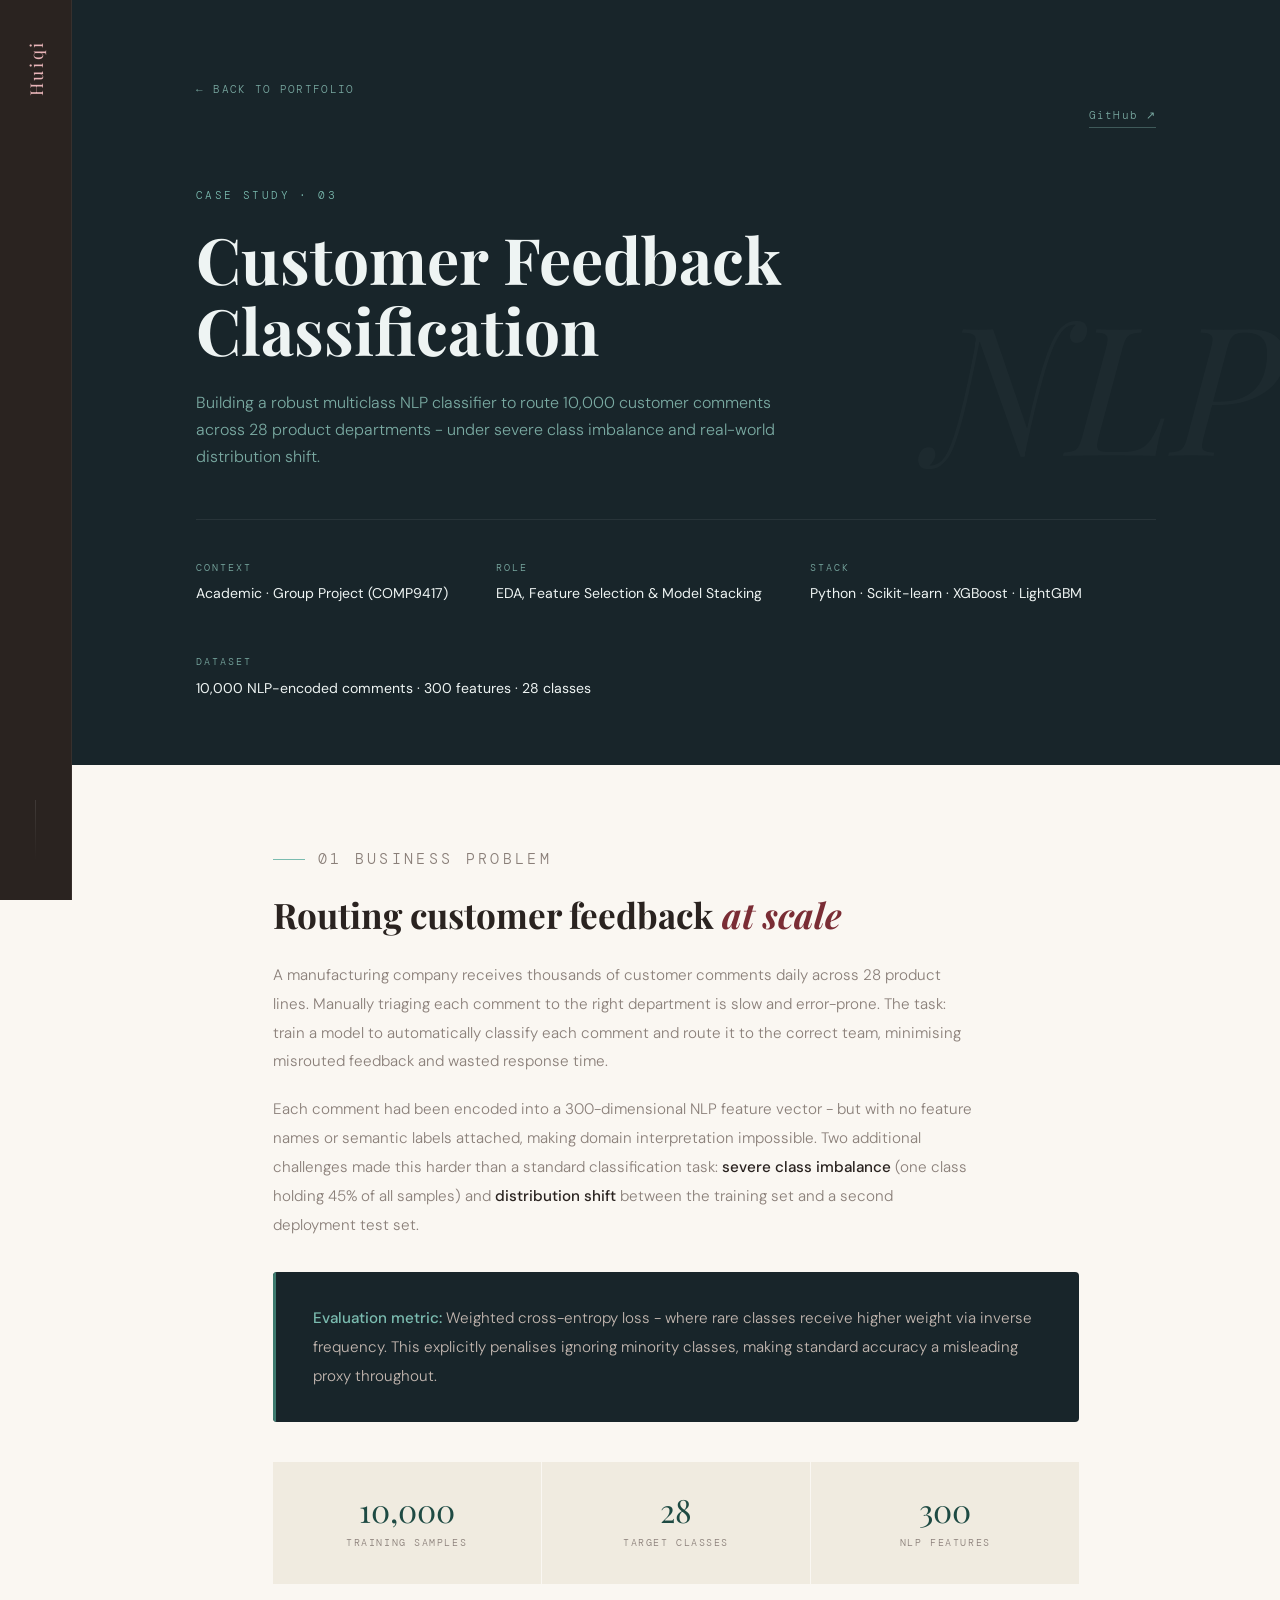
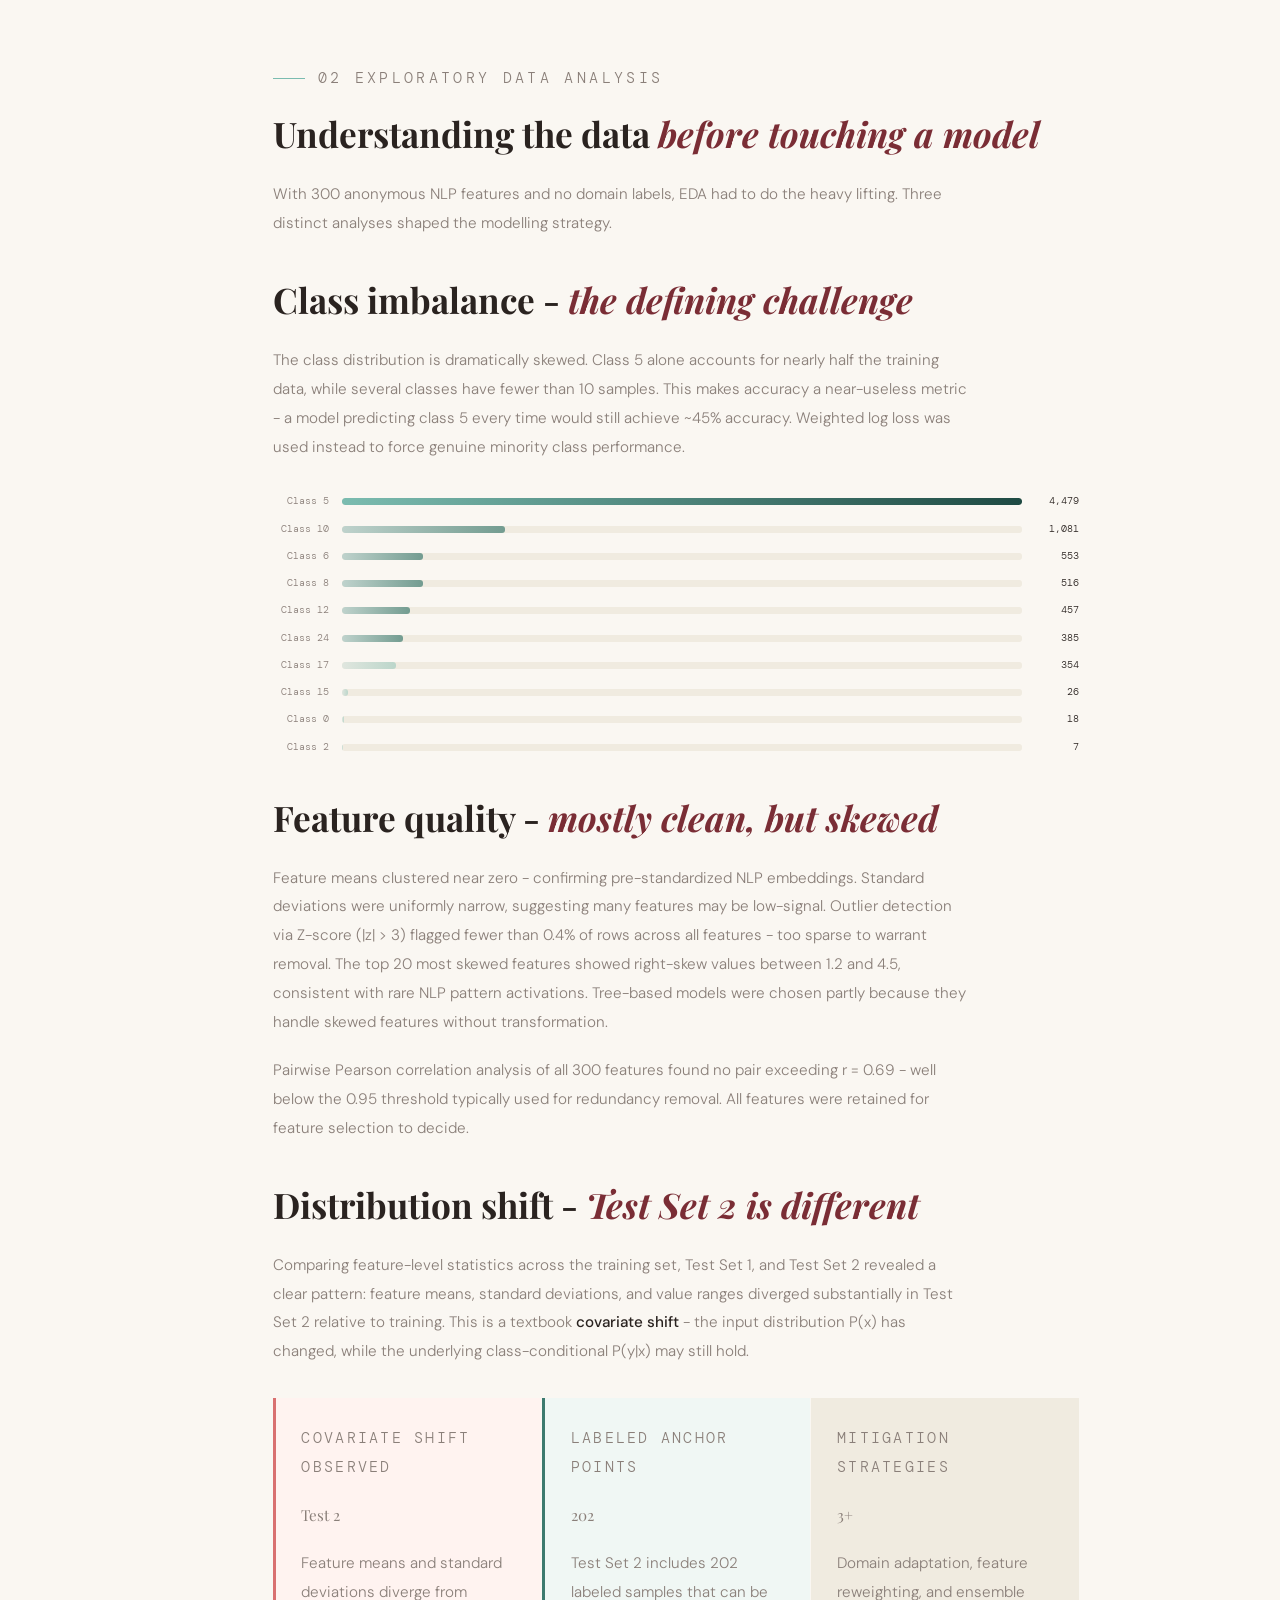
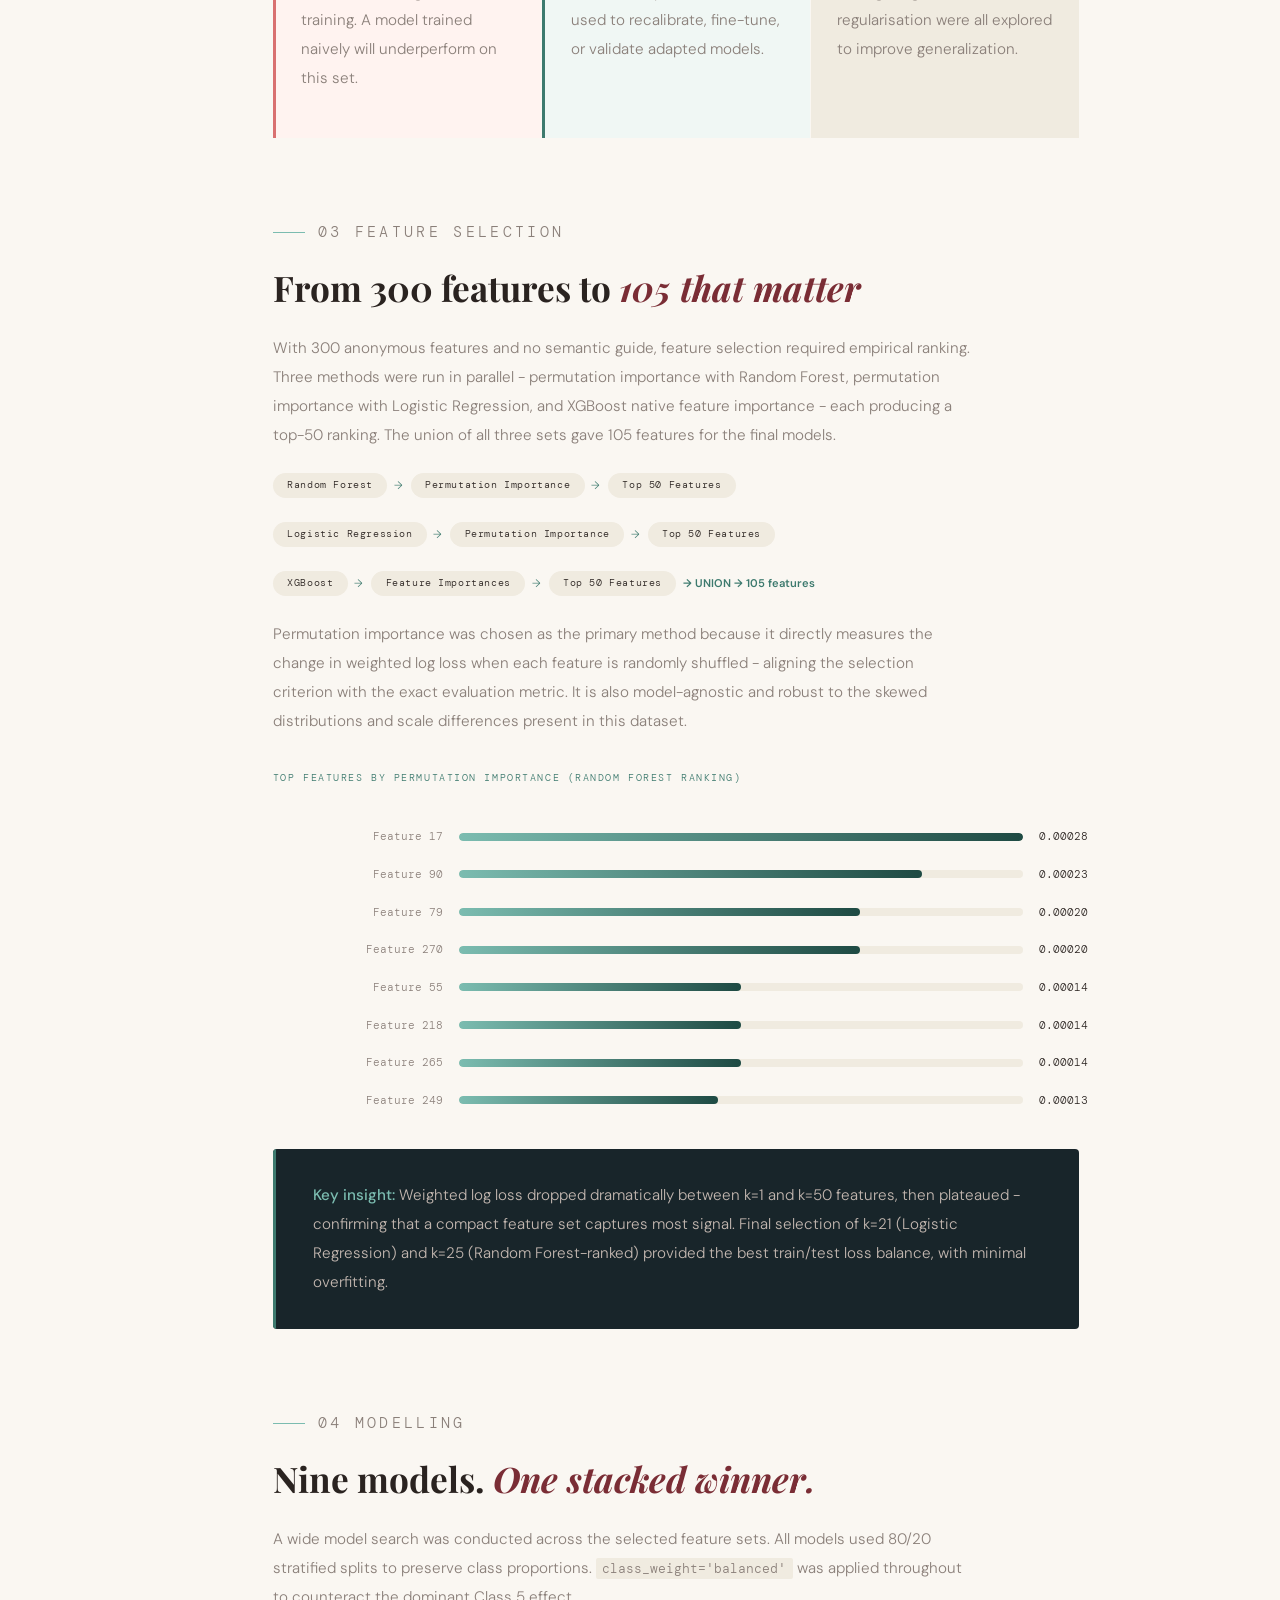
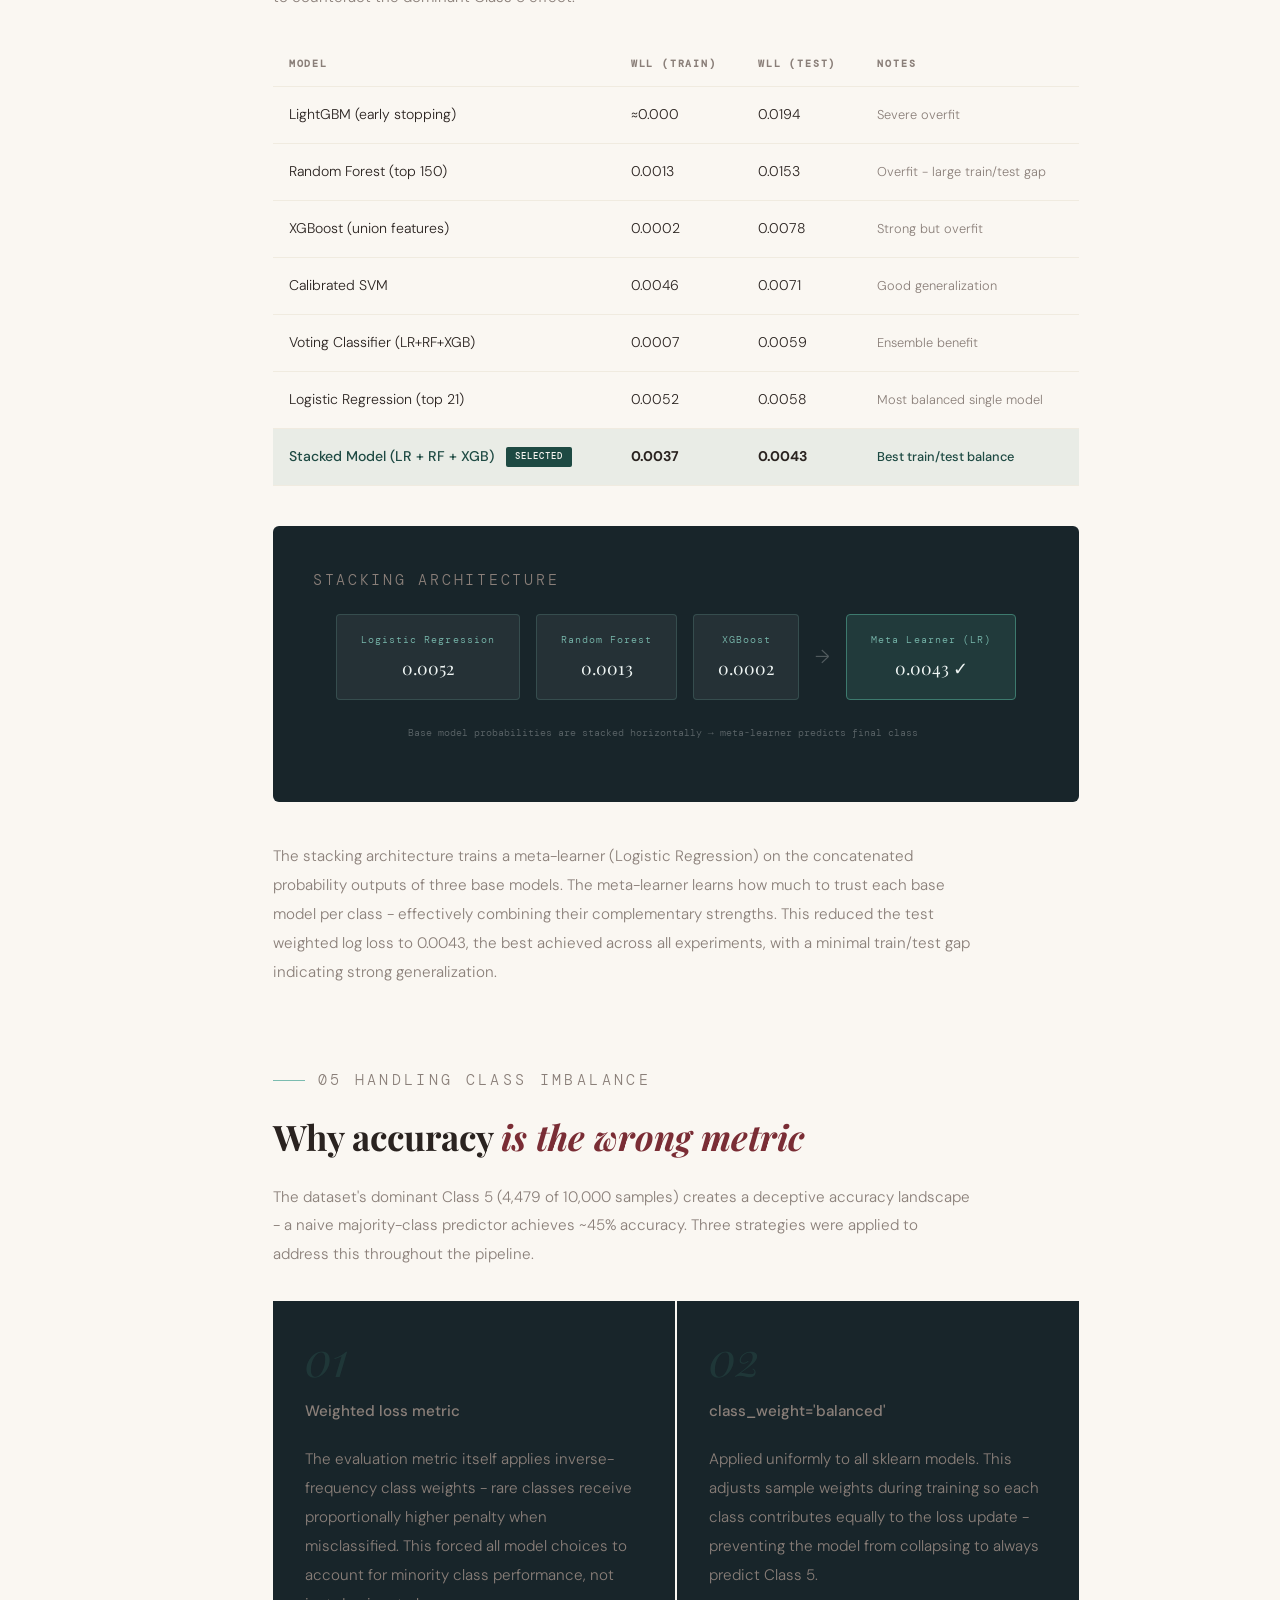
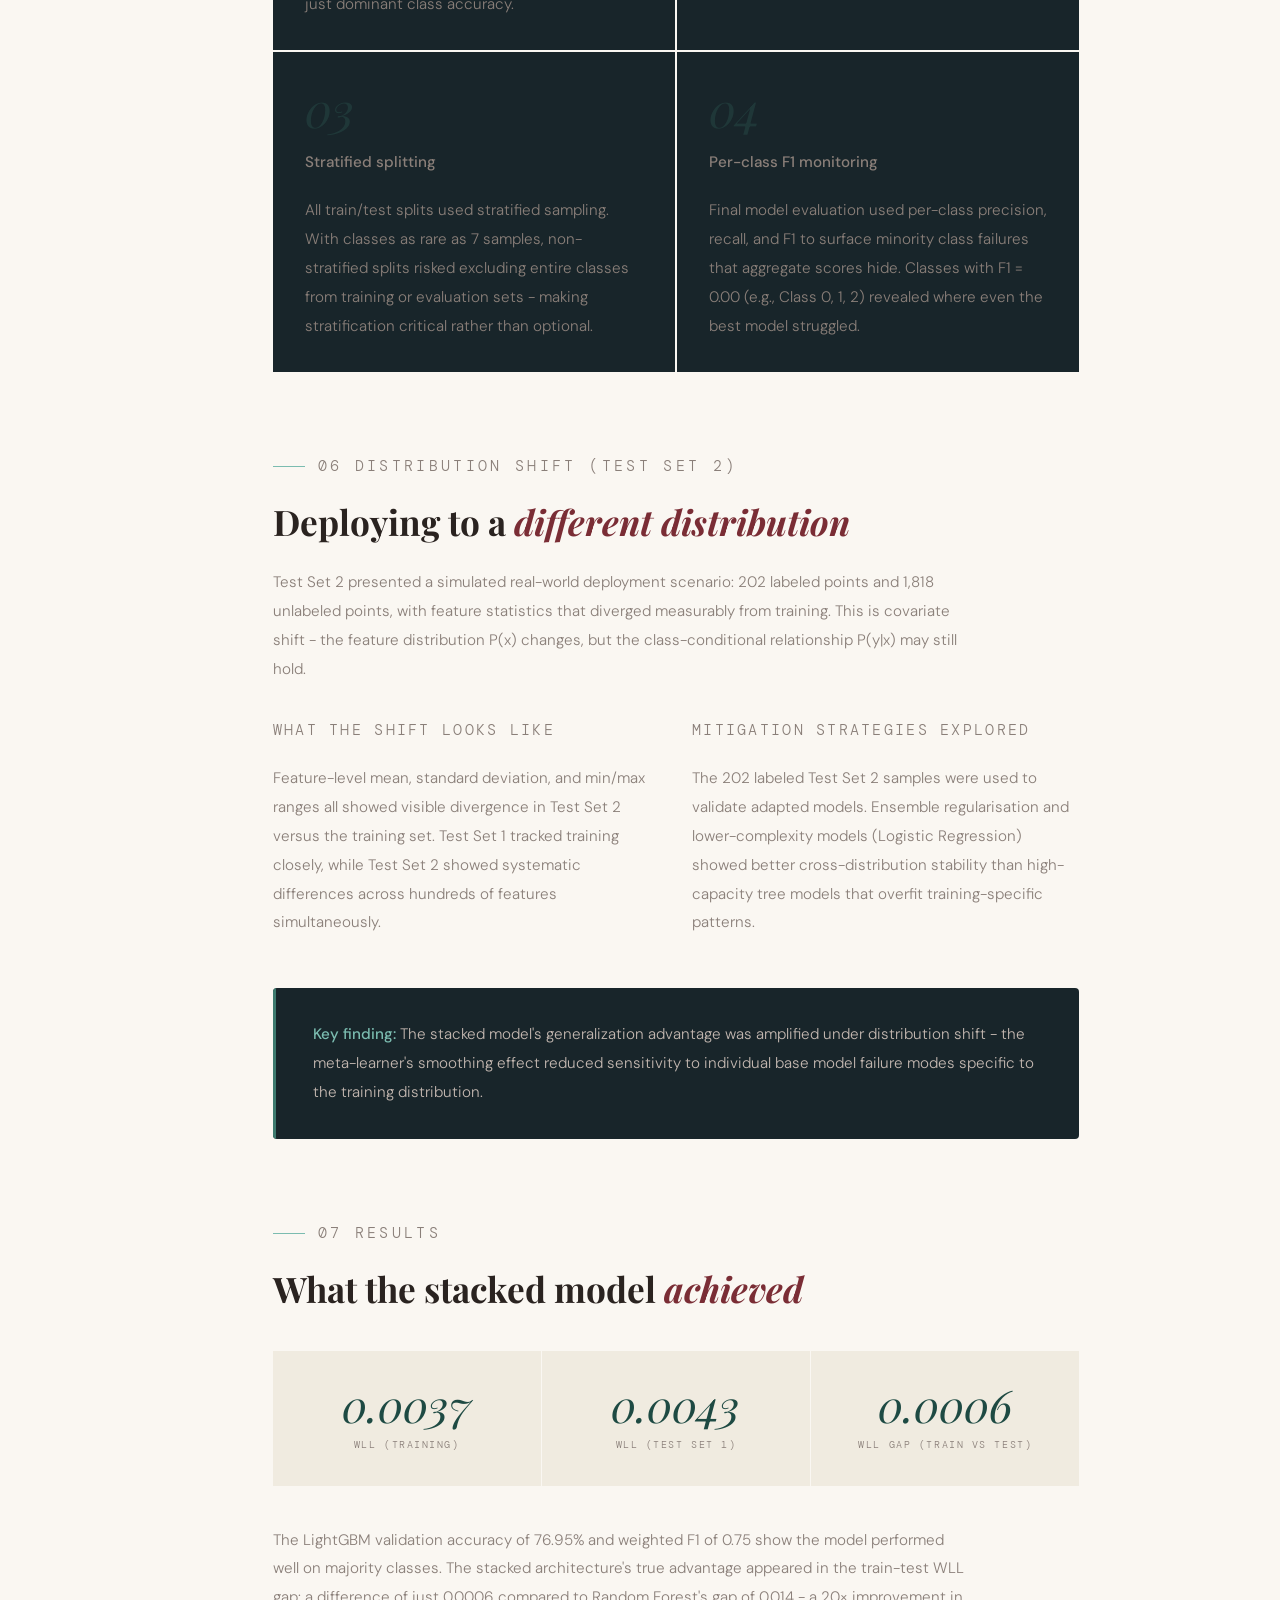
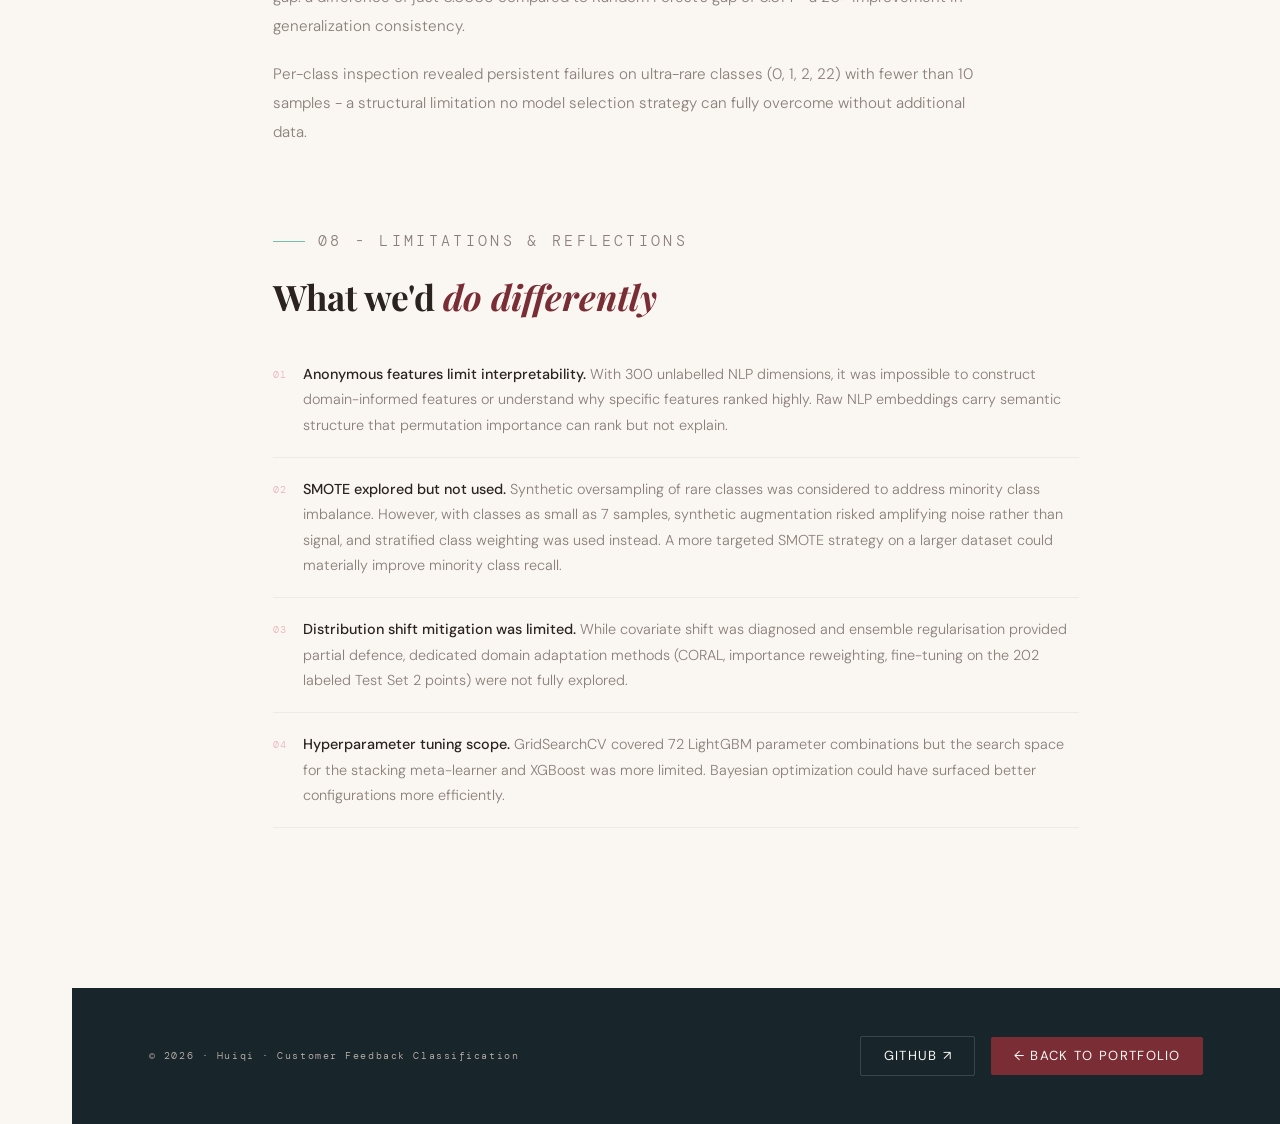
==== commit d54fd42d: "update portfolio" ====
--- a/customer-case-study.html
+++ b/customer-case-study.html
@@ -3,14 +3,14 @@
 <head>
   <meta charset="UTF-8" />
   <meta name="viewport" content="width=device-width, initial-scale=1.0" />
-  <meta name="description" content="Customer Feedback Classification — Huiqi's Data Science Case Study" />
-  <title>Customer Feedback Classification — Huiqi</title>
+  <meta name="description" content="Customer Feedback Classification - Huiqi's Data Science Case Study" />
+  <title>Customer Feedback Classification</title>
   <link rel="preconnect" href="https://fonts.googleapis.com" />
   <link rel="preconnect" href="https://fonts.gstatic.com" crossorigin />
   <link href="https://fonts.googleapis.com/css2?family=Playfair+Display:ital,wght@0,400;0,700;1,400;1,700&family=DM+Sans:wght@300;400;500&family=DM+Mono:wght@300;400&display=swap" rel="stylesheet" />
   <link rel="stylesheet" href="styles.css" />
   <style>
-    /* ── Accent overrides — deep teal/slate for this page ── */
+    /* ── Accent overrides - deep teal/slate for this page ── */
     :root {
       --pg-accent:      #3d7a6e;
       --pg-accent-light:#7bbcb0;
@@ -108,9 +108,6 @@
 </head>
 <body>
 
-  <div id="cursor"></div>
-  <div id="cursor-ring"></div>
-
   <div id="sidebar" class="dark">
     <a href="index.html" class="sidebar-logo">Huiqi</a>
     <div class="sidebar-line"></div>
@@ -122,12 +119,18 @@
     <header class="cs-header">
       <div class="cs-header-deco">NLP</div>
       <div class="cs-header-inner">
-        <a href="index.html" class="back-btn">Back to portfolio</a>
+        <div style="display:flex; justify-content:space-between; align-items:center; margin-bottom:2rem;">
+          <a href="index.html#projects" class="back-btn">Back to portfolio</a>
+          <a href="https://github.com/huiqi16/customer-feedback-classifier" target="_blank" rel="noopener noreferrer"
+            style="font-family:var(--mono); font-size:0.7rem; letter-spacing:0.1em; color:#7aaaa2; text-decoration:none; border-bottom:1px solid rgba(122,170,162,0.4); padding-bottom:2px;">
+            GitHub ↗
+          </a>
+        </div>
         <p class="cs-eyebrow">Case Study · 03</p>
         <h1 class="cs-title">Customer Feedback Classification</h1>
         <p class="cs-subtitle">
           Building a robust multiclass NLP classifier to route 10,000 customer comments
-          across 28 product departments — under severe class imbalance and real-world
+          across 28 product departments - under severe class imbalance and real-world
           distribution shift.
         </p>
         <div class="cs-meta-row">
@@ -143,7 +146,7 @@
 
       <!-- 01 PROBLEM -->
       <section class="cs-section">
-        <p class="cs-section-label">01 — Business Problem</p>
+        <p class="cs-section-label">01 Business Problem</p>
         <h2>Routing customer feedback <em>at scale</em></h2>
         <p>
           A manufacturing company receives thousands of customer comments daily across 28 product lines.
@@ -153,7 +156,7 @@
         </p>
         <p>
           
-          Each comment had been encoded into a 300-dimensional NLP feature vector — but with
+          Each comment had been encoded into a 300-dimensional NLP feature vector - but with
           no feature names or semantic labels attached, making domain interpretation impossible.
           Two additional challenges made this harder than a standard classification task:
           <strong>severe class imbalance</strong> (one class holding 45% of all samples) and
@@ -161,7 +164,7 @@
         </p>
         <div class="highlight-box">
           <p>
-            <strong>Evaluation metric:</strong> Weighted cross-entropy loss — where rare classes
+            <strong>Evaluation metric:</strong> Weighted cross-entropy loss - where rare classes
             receive higher weight via inverse frequency. This explicitly penalises ignoring minority
             classes, making standard accuracy a misleading proxy throughout.
           </p>
@@ -175,7 +178,7 @@
 
       <!-- 02 EDA -->
       <section class="cs-section">
-        <p class="cs-section-label">02 — Exploratory Data Analysis</p>
+        <p class="cs-section-label">02 Exploratory Data Analysis</p>
         <h2>Understanding the data <em>before touching a model</em></h2>
 
         <p>
@@ -183,11 +186,11 @@
           Three distinct analyses shaped the modelling strategy.
         </p>
 
-        <h2 style="margin-top:2.5rem;">Class imbalance — <em>the defining challenge</em></h2>
+        <h2 style="margin-top:2.5rem;">Class imbalance - <em>the defining challenge</em></h2>
         <p>
           The class distribution is dramatically skewed. Class 5 alone accounts for nearly
           half the training data, while several classes have fewer than 10 samples. This makes
-          accuracy a near-useless metric — a model predicting class 5 every time would still
+          accuracy a near-useless metric - a model predicting class 5 every time would still
           achieve ~45% accuracy. Weighted log loss was used instead to force genuine minority
           class performance.
         </p>
@@ -206,28 +209,28 @@
           <div class="class-row"><div class="class-lbl">Class 2</div><div class="class-track"><div class="class-fill rare" data-w="0.2"></div></div><div class="class-val">7</div></div>
         </div>
 
-        <h2 style="margin-top:2.5rem;">Feature quality — <em>mostly clean, but skewed</em></h2>
-        <p>
-          Feature means clustered near zero — confirming pre-standardized NLP embeddings.
+        <h2 style="margin-top:2.5rem;">Feature quality - <em>mostly clean, but skewed</em></h2>
+        <p>
+          Feature means clustered near zero - confirming pre-standardized NLP embeddings.
           Standard deviations were uniformly narrow, suggesting many features may be
           low-signal. Outlier detection via Z-score (|z| > 3) flagged fewer than 0.4% of
-          rows across all features — too sparse to warrant removal. The top 20 most skewed
+          rows across all features - too sparse to warrant removal. The top 20 most skewed
           features showed right-skew values between 1.2 and 4.5, consistent with rare NLP
           pattern activations. Tree-based models were chosen partly because they handle
           skewed features without transformation.
         </p>
         <p>
           Pairwise Pearson correlation analysis of all 300 features found no pair exceeding
-          r = 0.69 — well below the 0.95 threshold typically used for redundancy removal.
+          r = 0.69 - well below the 0.95 threshold typically used for redundancy removal.
           All features were retained for feature selection to decide.
         </p>
 
-        <h2 style="margin-top:2.5rem;">Distribution shift — <em>Test Set 2 is different</em></h2>
+        <h2 style="margin-top:2.5rem;">Distribution shift - <em>Test Set 2 is different</em></h2>
         <p>
           Comparing feature-level statistics across the training set, Test Set 1, and Test Set 2
           revealed a clear pattern: feature means, standard deviations, and value ranges
           diverged substantially in Test Set 2 relative to training. This is a textbook
-          <strong>covariate shift</strong> — the input distribution P(x) has changed, while
+          <strong>covariate shift</strong> - the input distribution P(x) has changed, while
           the underlying class-conditional P(y|x) may still hold.
         </p>
         <div class="shift-grid">
@@ -251,13 +254,13 @@
 
       <!-- 03 FEATURE SELECTION -->
       <section class="cs-section">
-        <p class="cs-section-label">03 — Feature Selection</p>
+        <p class="cs-section-label">03 Feature Selection</p>
         <h2>From 300 features to <em>105 that matter</em></h2>
         <p>
           With 300 anonymous features and no semantic guide, feature selection required
-          empirical ranking. Three methods were run in parallel — permutation importance
+          empirical ranking. Three methods were run in parallel - permutation importance
           with Random Forest, permutation importance with Logistic Regression, and XGBoost
-          native feature importance — each producing a top-50 ranking. The union of all three
+          native feature importance - each producing a top-50 ranking. The union of all three
           sets gave 105 features for the final models.
         </p>
 
@@ -279,7 +282,7 @@
 
         <p>
           Permutation importance was chosen as the primary method because it directly measures
-          the change in weighted log loss when each feature is randomly shuffled — aligning
+          the change in weighted log loss when each feature is randomly shuffled - aligning
           the selection criterion with the exact evaluation metric. It is also model-agnostic
           and robust to the skewed distributions and scale differences present in this dataset.
         </p>
@@ -300,7 +303,7 @@
         <div class="highlight-box">
           <p>
             <strong>Key insight:</strong> Weighted log loss dropped dramatically between k=1 and k=50
-            features, then plateaued — confirming that a compact feature set captures most signal.
+            features, then plateaued - confirming that a compact feature set captures most signal.
             Final selection of k=21 (Logistic Regression) and k=25 (Random Forest-ranked) provided
             the best train/test loss balance, with minimal overfitting.
           </p>
@@ -309,7 +312,7 @@
 
       <!-- 04 MODELLING -->
       <section class="cs-section">
-        <p class="cs-section-label">04 — Modelling</p>
+        <p class="cs-section-label">04 Modelling</p>
         <h2>Nine models. <em>One stacked winner.</em></h2>
         <p>
           A wide model search was conducted across the selected feature sets. All models used
@@ -323,7 +326,7 @@
           </thead>
           <tbody>
             <tr><td class="model-name">LightGBM (early stopping)</td><td>≈0.000</td><td>0.0194</td><td style="font-size:0.8rem;color:var(--warm-gray);">Severe overfit</td></tr>
-            <tr><td class="model-name">Random Forest (top 150)</td><td>0.0013</td><td>0.0153</td><td style="font-size:0.8rem;color:var(--warm-gray);">Overfit — large train/test gap</td></tr>
+            <tr><td class="model-name">Random Forest (top 150)</td><td>0.0013</td><td>0.0153</td><td style="font-size:0.8rem;color:var(--warm-gray);">Overfit - large train/test gap</td></tr>
             <tr><td class="model-name">XGBoost (union features)</td><td>0.0002</td><td>0.0078</td><td style="font-size:0.8rem;color:var(--warm-gray);">Strong but overfit</td></tr>
             <tr><td class="model-name">Calibrated SVM</td><td>0.0046</td><td>0.0071</td><td style="font-size:0.8rem;color:var(--warm-gray);">Good generalization</td></tr>
             <tr><td class="model-name">Voting Classifier (LR+RF+XGB)</td><td>0.0007</td><td>0.0059</td><td style="font-size:0.8rem;color:var(--warm-gray);">Ensemble benefit</td></tr>
@@ -365,7 +368,7 @@
         <p>
           The stacking architecture trains a meta-learner (Logistic Regression) on the
           concatenated probability outputs of three base models. The meta-learner learns
-          how much to trust each base model per class — effectively combining their
+          how much to trust each base model per class - effectively combining their
           complementary strengths. This reduced the test weighted log loss to 0.0043, the
           best achieved across all experiments, with a minimal train/test gap indicating
           strong generalization.
@@ -374,28 +377,28 @@
 
       <!-- 05 IMBALANCE -->
       <section class="cs-section">
-        <p class="cs-section-label">05 — Handling Class Imbalance</p>
+        <p class="cs-section-label">05 Handling Class Imbalance</p>
         <h2>Why accuracy <em>is the wrong metric</em></h2>
         <p>
           The dataset's dominant Class 5 (4,479 of 10,000 samples) creates a deceptive
-          accuracy landscape — a naive majority-class predictor achieves ~45% accuracy.
+          accuracy landscape - a naive majority-class predictor achieves ~45% accuracy.
           Three strategies were applied to address this throughout the pipeline.
         </p>
         <div class="findings-2col">
           <div class="finding-card">
             <div class="finding-num">01</div>
             <p class="finding-title">Weighted loss metric</p>
-            <p class="finding-desc">The evaluation metric itself applies inverse-frequency class weights — rare classes receive proportionally higher penalty when misclassified. This forced all model choices to account for minority class performance, not just dominant class accuracy.</p>
+            <p class="finding-desc">The evaluation metric itself applies inverse-frequency class weights - rare classes receive proportionally higher penalty when misclassified. This forced all model choices to account for minority class performance, not just dominant class accuracy.</p>
           </div>
           <div class="finding-card">
             <div class="finding-num">02</div>
             <p class="finding-title">class_weight='balanced'</p>
-            <p class="finding-desc">Applied uniformly to all sklearn models. This adjusts sample weights during training so each class contributes equally to the loss update — preventing the model from collapsing to always predict Class 5.</p>
+            <p class="finding-desc">Applied uniformly to all sklearn models. This adjusts sample weights during training so each class contributes equally to the loss update - preventing the model from collapsing to always predict Class 5.</p>
           </div>
           <div class="finding-card">
             <div class="finding-num">03</div>
             <p class="finding-title">Stratified splitting</p>
-            <p class="finding-desc">All train/test splits used stratified sampling. With classes as rare as 7 samples, non-stratified splits risked excluding entire classes from training or evaluation sets — making stratification critical rather than optional.</p>
+            <p class="finding-desc">All train/test splits used stratified sampling. With classes as rare as 7 samples, non-stratified splits risked excluding entire classes from training or evaluation sets - making stratification critical rather than optional.</p>
           </div>
           <div class="finding-card">
             <div class="finding-num">04</div>
@@ -407,12 +410,12 @@
 
       <!-- 06 DISTRIBUTION SHIFT -->
       <section class="cs-section">
-        <p class="cs-section-label">06 — Distribution Shift (Test Set 2)</p>
+        <p class="cs-section-label">06 Distribution Shift (Test Set 2)</p>
         <h2>Deploying to a <em>different distribution</em></h2>
         <p>
           Test Set 2 presented a simulated real-world deployment scenario: 202 labeled points
           and 1,818 unlabeled points, with feature statistics that diverged measurably from
-          training. This is covariate shift — the feature distribution P(x) changes, but
+          training. This is covariate shift - the feature distribution P(x) changes, but
           the class-conditional relationship P(y|x) may still hold.
         </p>
         <div class="dist-compare">
@@ -428,7 +431,7 @@
         <div class="highlight-box">
           <p>
             <strong>Key finding:</strong> The stacked model's generalization advantage was
-            amplified under distribution shift — the meta-learner's smoothing effect reduced
+            amplified under distribution shift - the meta-learner's smoothing effect reduced
             sensitivity to individual base model failure modes specific to the training
             distribution.
           </p>
@@ -437,7 +440,7 @@
 
       <!-- 07 RESULTS -->
       <section class="cs-section">
-        <p class="cs-section-label">07 — Results</p>
+        <p class="cs-section-label">07 Results</p>
         <h2>What the stacked model <em>achieved</em></h2>
         <div class="stats-row">
           <div class="stat-card"><div class="stat-num"><em>0.0037</em></div><div class="stat-label">WLL (Training)</div></div>
@@ -448,18 +451,18 @@
           The LightGBM validation accuracy of 76.95% and weighted F1 of 0.75 show the model
           performed well on majority classes. The stacked architecture's true advantage
           appeared in the train-test WLL gap: a difference of just 0.0006 compared to
-          Random Forest's gap of 0.014 — a 20× improvement in generalization consistency.
+          Random Forest's gap of 0.014 - a 20× improvement in generalization consistency.
         </p>
         <p>
           Per-class inspection revealed persistent failures on ultra-rare classes (0, 1, 2, 22)
-          with fewer than 10 samples — a structural limitation no model selection strategy
+          with fewer than 10 samples - a structural limitation no model selection strategy
           can fully overcome without additional data.
         </p>
       </section>
 
       <!-- 08 LIMITATIONS -->
       <section class="cs-section">
-        <p class="cs-section-label">08 — Limitations &amp; Reflections</p>
+        <p class="cs-section-label">08 - Limitations &amp; Reflections</p>
         <h2>What we'd <em>do differently</em></h2>
         <ul class="limit-list">
           <li data-num="01"><span><strong>Anonymous features limit interpretability.</strong> With 300 unlabelled NLP dimensions, it was impossible to construct domain-informed features or understand why specific features ranked highly. Raw NLP embeddings carry semantic structure that permutation importance can rank but not explain.</span></li>
@@ -475,7 +478,13 @@
     <footer class="cs-footer">
       <p>© 2026 · Huiqi · Customer Feedback Classification</p>
       <div class="cs-footer-links">
-        <a href="index.html" class="btn-primary" style="padding:0.5rem 1.4rem;">
+        <a href="https://github.com/huiqi16/customer-feedback-classifier"
+           target="_blank" rel="noopener noreferrer"
+           class="btn-outline"
+           style="padding:0.5rem 1.4rem;border-color:rgba(255,255,255,0.15);color:var(--cream);">
+          GitHub ↗
+        </a>
+        <a href="index.html#projects" class="btn-primary" style="padding:0.5rem 1.4rem;">
           ← Back to portfolio
         </a>
       </div>
--- a/styles.css
+++ b/styles.css
@@ -29,26 +29,7 @@
   font-weight: 300;
   line-height: 1.7;
   overflow-x: hidden;
-  cursor: none;
-}
-
-/* ─────────────────────────────────────
-   CURSOR
-───────────────────────────────────── */
-#cursor {
-  position: fixed; width: 10px; height: 10px;
-  background: var(--rose); border-radius: 50%;
-  pointer-events: none; z-index: 9999;
-  transform: translate(-50%, -50%);
-  transition: width 0.3s, height 0.3s, opacity 0.3s;
-  mix-blend-mode: multiply;
-}
-#cursor-ring {
-  position: fixed; width: 36px; height: 36px;
-  border: 1px solid var(--rose-light); border-radius: 50%;
-  pointer-events: none; z-index: 9998;
-  transform: translate(-50%, -50%);
-  transition: left 0.12s, top 0.12s, width 0.3s, height 0.3s;
+  cursor: auto;
 }
 
 /* ─────────────────────────────────────
